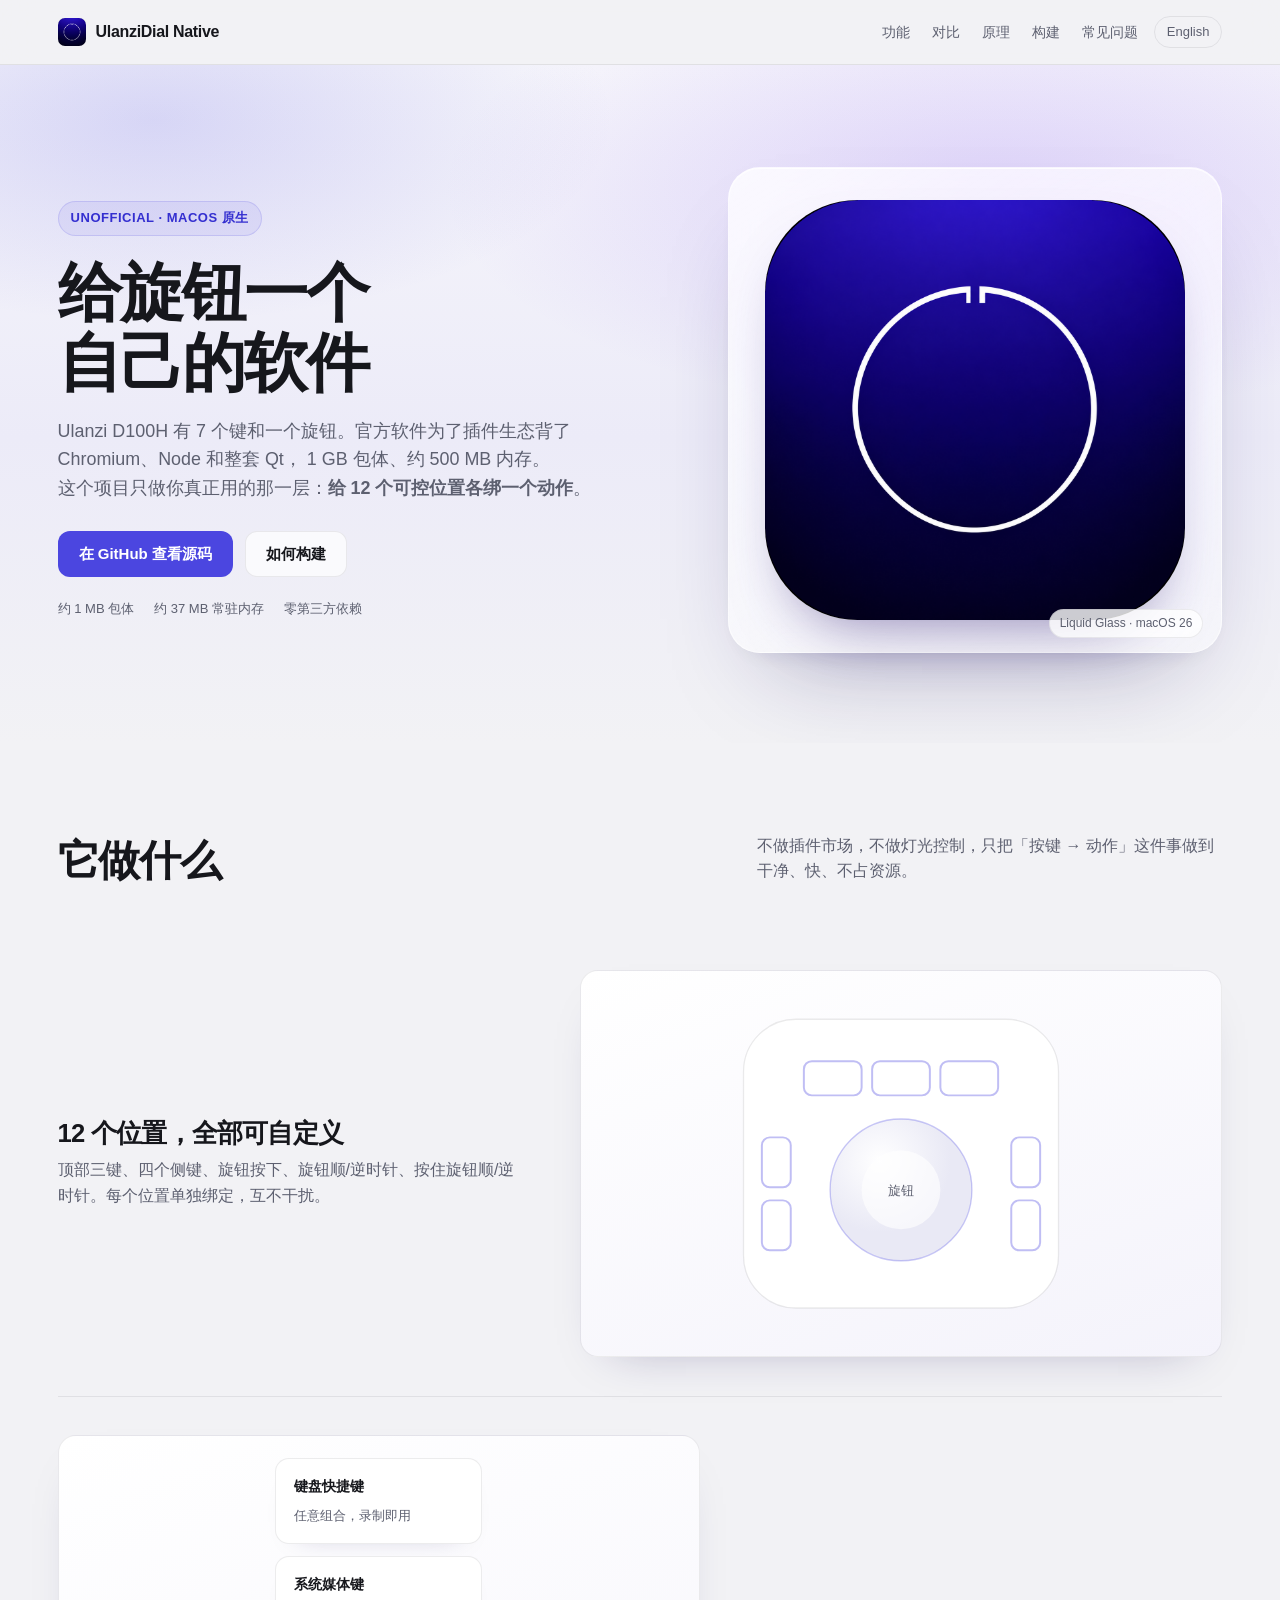
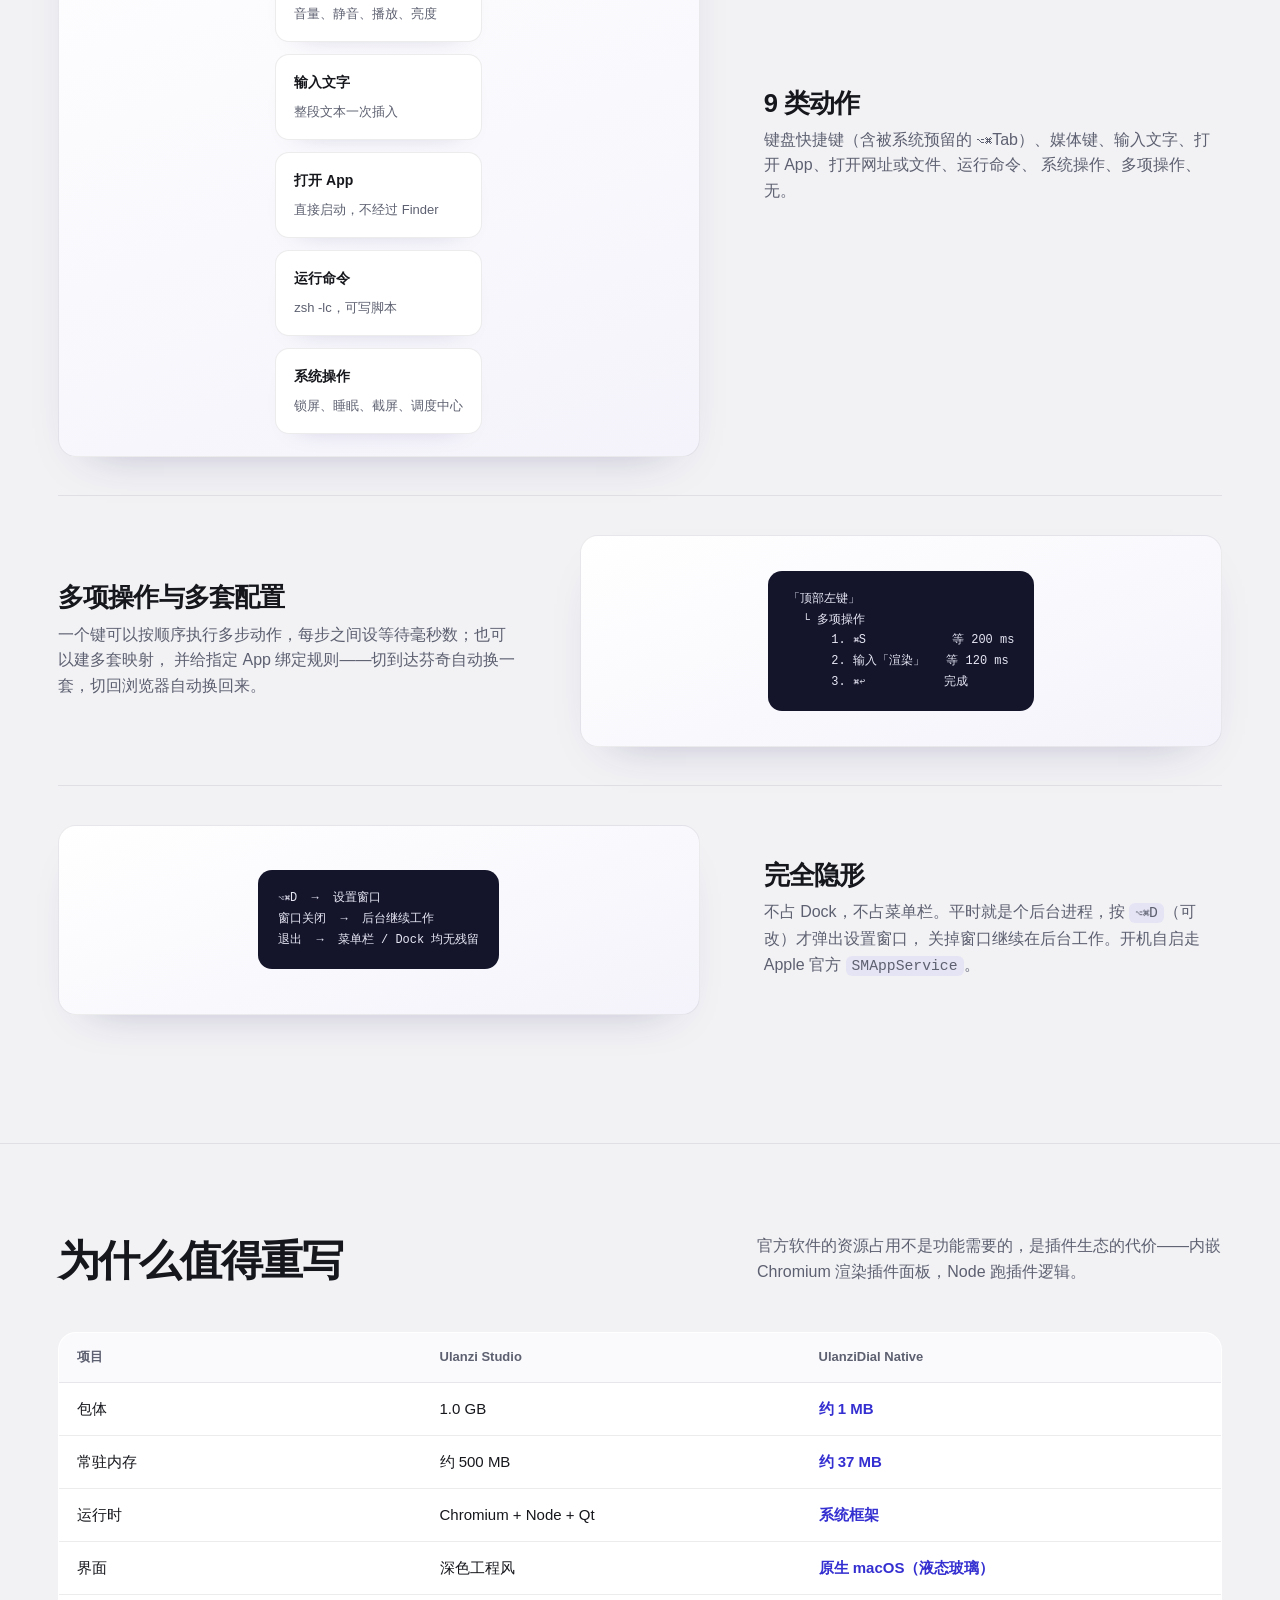
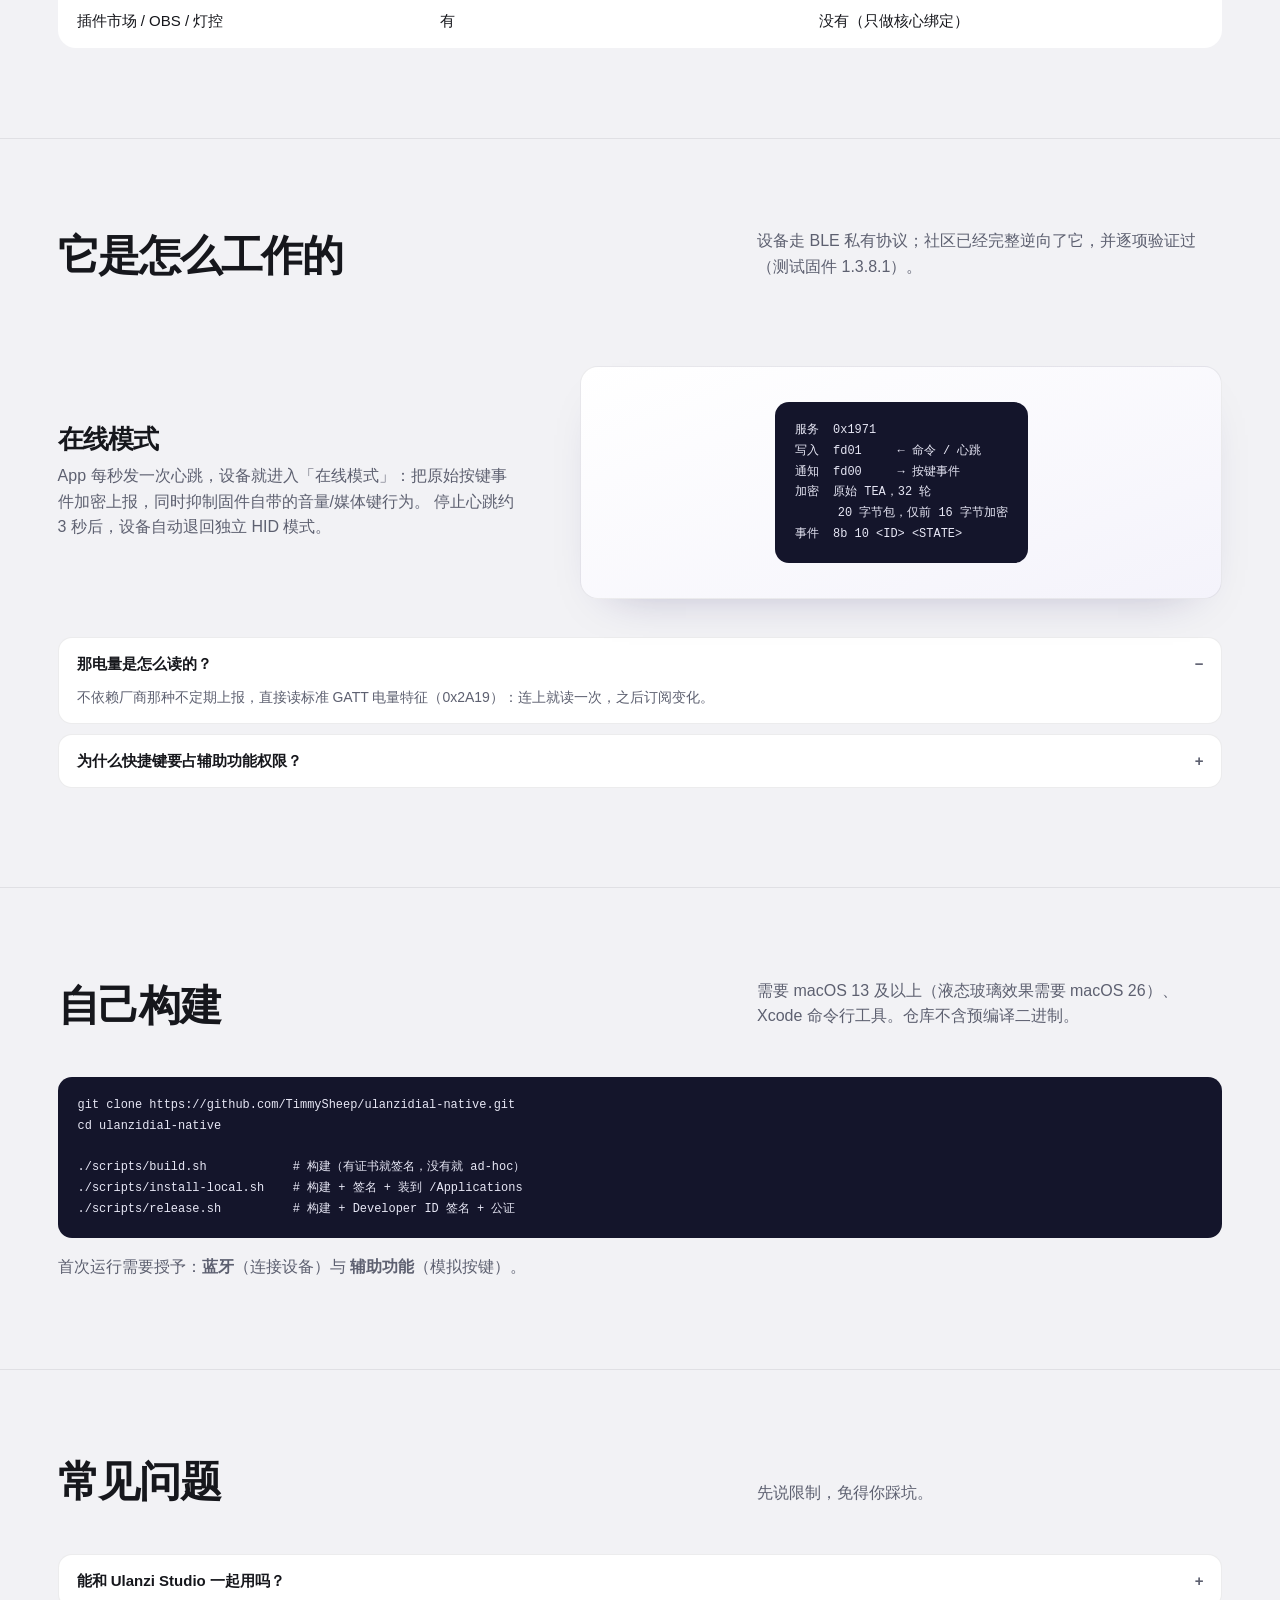
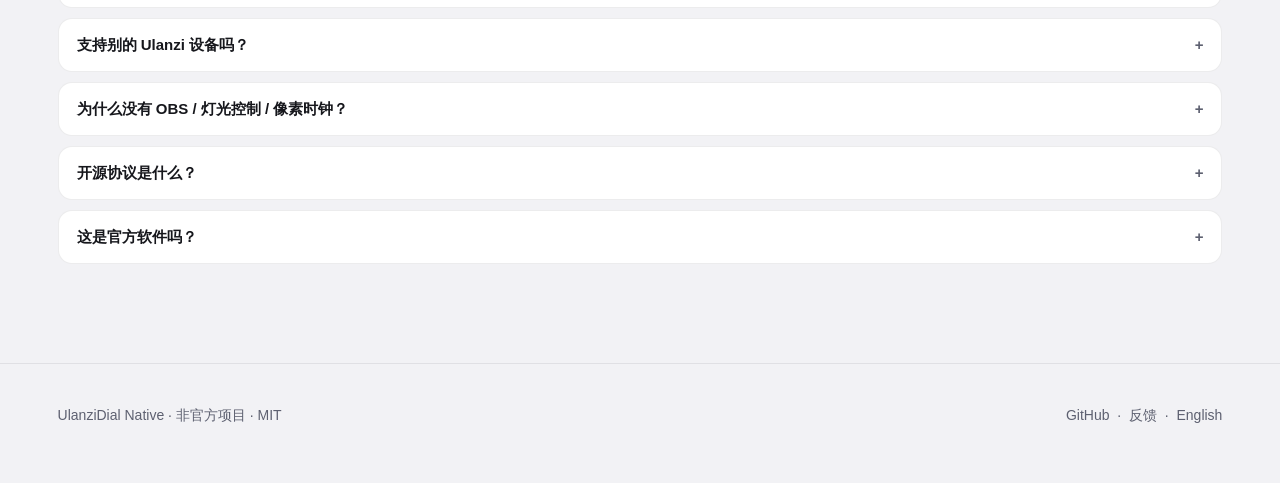
==== docs/index.html @ d04feaff "网页目录改为 docs/，便于 GitHub Pages 直接发布" ====
<!DOCTYPE html>
<html lang="zh-CN">
<head>
<meta charset="utf-8">
<meta name="viewport" content="width=device-width, initial-scale=1">
<title>UlanziDial Native — 给 Ulanzi D100H 的原生 macOS 客户端</title>
<meta name="description" content="Ulanzi D100H 旋钮控制器的轻量原生替代客户端：12 个可自定义槽位，1 MB 包体、37 MB 内存，不装 1 GB 的官方软件。">
<link rel="icon" href="assets/icon.png">
<link rel="stylesheet" href="assets/style.css">
</head>
<body>

<nav class="nav">
  <div class="wrap nav-inner">
    <a class="brand" href="./"><img src="assets/icon.png" alt=""> UlanziDial Native</a>
    <div class="nav-links">
      <a href="#features">功能</a>
      <a href="#compare">对比</a>
      <a href="#protocol">原理</a>
      <a href="#build">构建</a>
      <a href="#faq">常见问题</a>
    </div>
    <a class="lang" href="en/">English</a>
  </div>
</nav>

<header class="hero">
  <div class="wrap hero-grid">
    <div class="hero-copy">
      <span class="eyebrow">Unofficial · macOS 原生</span>
      <h1><span>给旋钮一个</span><span>自己的软件</span></h1>
      <p class="lead">
        Ulanzi D100H 有 7 个键和一个旋钮。官方软件为了插件生态背了 Chromium、Node 和整套 Qt，
        1 GB 包体、约 500 MB 内存。<br>
        这个项目只做你真正用的那一层：<strong>给 12 个可控位置各绑一个动作</strong>。
      </p>
      <div class="hero-actions">
        <a class="btn btn-primary" href="https://github.com/TimmySheep/ulanzidial-native" target="_blank" rel="noopener">在 GitHub 查看源码</a>
        <a class="btn btn-ghost" href="#build">如何构建</a>
      </div>
      <div class="hero-meta">
        <span>约 1 MB 包体</span>
        <span>约 37 MB 常驻内存</span>
        <span>零第三方依赖</span>
      </div>
    </div>
    <div class="icon-stage">
      <img src="assets/icon.png" alt="UlanziDial Native 图标">
      <span class="icon-badge">Liquid Glass · macOS 26</span>
    </div>
  </div>
</header>

<section class="section" id="features">
  <div class="wrap">
    <div class="section-head">
      <h2>它做什么</h2>
      <p>不做插件市场，不做灯光控制，只把「按键 → 动作」这件事做到干净、快、不占资源。</p>
    </div>

    <div class="feature">
      <div class="feature-copy">
        <h3>12 个位置，全部可自定义</h3>
        <p>顶部三键、四个侧键、旋钮按下、旋钮顺/逆时针、按住旋钮顺/逆时针。每个位置单独绑定，互不干扰。</p>
      </div>
      <div class="feature-art">
        <svg class="dial-svg" viewBox="0 0 320 260" role="img" aria-label="设备布局示意">
          <rect x="40" y="20" width="240" height="220" rx="40" fill="#fff" stroke="rgba(0,0,0,.08)"/>
          <rect class="key" x="86" y="52" width="44" height="26" rx="6"/>
          <rect class="key" x="138" y="52" width="44" height="26" rx="6"/>
          <rect class="key" x="190" y="52" width="44" height="26" rx="6"/>
          <rect class="key" x="54" y="110" width="22" height="38" rx="6"/>
          <rect class="key" x="54" y="158" width="22" height="38" rx="6"/>
          <rect class="key" x="244" y="110" width="22" height="38" rx="6"/>
          <rect class="key" x="244" y="158" width="22" height="38" rx="6"/>
          <defs>
            <radialGradient id="knobGrad" cx="35%" cy="30%">
              <stop offset="0" stop-color="#ffffff"/>
              <stop offset="1" stop-color="#e9e9f5"/>
            </radialGradient>
          </defs>
          <circle class="knob" cx="160" cy="150" r="54"/>
          <circle class="knob-inner" cx="160" cy="150" r="30"/>
          <text x="160" y="154" text-anchor="middle" font-size="10" fill="#5d6070">旋钮</text>
        </svg>
      </div>
    </div>

    <div class="feature flip">
      <div class="feature-copy">
        <h3>9 类动作</h3>
        <p>键盘快捷键（含被系统预留的 ⌥⌘Tab）、媒体键、输入文字、打开 App、打开网址或文件、运行命令、
           系统操作、多项操作、无。</p>
      </div>
      <div class="feature-art">
        <div class="actions-grid">
          <div class="action-card"><strong>键盘快捷键</strong><span>任意组合，录制即用</span></div>
          <div class="action-card"><strong>系统媒体键</strong><span>音量、静音、播放、亮度</span></div>
          <div class="action-card"><strong>输入文字</strong><span>整段文本一次插入</span></div>
          <div class="action-card"><strong>打开 App</strong><span>直接启动，不经过 Finder</span></div>
          <div class="action-card"><strong>运行命令</strong><span>zsh -lc，可写脚本</span></div>
          <div class="action-card"><strong>系统操作</strong><span>锁屏、睡眠、截屏、调度中心</span></div>
        </div>
      </div>
    </div>

    <div class="feature">
      <div class="feature-copy">
        <h3>多项操作与多套配置</h3>
        <p>一个键可以按顺序执行多步动作，每步之间设等待毫秒数；也可以建多套映射，
           并给指定 App 绑定规则——切到达芬奇自动换一套，切回浏览器自动换回来。</p>
      </div>
      <div class="feature-art">
        <pre><code>「顶部左键」
  └ 多项操作
      1. ⌘S            等 200 ms
      2. 输入「渲染」   等 120 ms
      3. ⌘↩           完成</code></pre>
      </div>
    </div>

    <div class="feature flip">
      <div class="feature-copy">
        <h3>完全隐形</h3>
        <p>不占 Dock，不占菜单栏。平时就是个后台进程，按 <code>⌥⌘D</code>（可改）才弹出设置窗口，
           关掉窗口继续在后台工作。开机自启走 Apple 官方 <code>SMAppService</code>。</p>
      </div>
      <div class="feature-art">
        <pre><code>⌥⌘D  →  设置窗口
窗口关闭  →  后台继续工作
退出  →  菜单栏 / Dock 均无残留</code></pre>
      </div>
    </div>
  </div>
</section>

<section class="section" id="compare">
  <div class="wrap">
    <div class="section-head">
      <h2>为什么值得重写</h2>
      <p>官方软件的资源占用不是功能需要的，是插件生态的代价——内嵌 Chromium 渲染插件面板，Node 跑插件逻辑。</p>
    </div>
    <table class="compare">
      <thead>
        <tr><th>项目</th><th>Ulanzi Studio</th><th>UlanziDial Native</th></tr>
      </thead>
      <tbody>
        <tr><td>包体</td><td>1.0 GB</td><td class="good">约 1 MB</td></tr>
        <tr><td>常驻内存</td><td>约 500 MB</td><td class="good">约 37 MB</td></tr>
        <tr><td>运行时</td><td>Chromium + Node + Qt</td><td class="good">系统框架</td></tr>
        <tr><td>界面</td><td>深色工程风</td><td class="good">原生 macOS（液态玻璃）</td></tr>
        <tr><td>插件市场 / OBS / 灯控</td><td>有</td><td>没有（只做核心绑定）</td></tr>
      </tbody>
    </table>
  </div>
</section>

<section class="section" id="protocol">
  <div class="wrap">
    <div class="section-head">
      <h2>它是怎么工作的</h2>
      <p>设备走 BLE 私有协议；社区已经完整逆向了它，并逐项验证过（测试固件 1.3.8.1）。</p>
    </div>
    <div class="feature">
      <div class="feature-copy">
        <h3>在线模式</h3>
        <p>App 每秒发一次心跳，设备就进入「在线模式」：把原始按键事件加密上报，同时抑制固件自带的音量/媒体键行为。
           停止心跳约 3 秒后，设备自动退回独立 HID 模式。</p>
      </div>
      <div class="feature-art">
        <pre><code>服务  0x1971
写入  fd01     ← 命令 / 心跳
通知  fd00     → 按键事件
加密  原始 TEA，32 轮
      20 字节包，仅前 16 字节加密
事件  8b 10 &lt;ID&gt; &lt;STATE&gt;</code></pre>
      </div>
    </div>
    <details open>
      <summary>那电量是怎么读的？</summary>
      <p>不依赖厂商那种不定期上报，直接读标准 GATT 电量特征（0x2A19）：连上就读一次，之后订阅变化。</p>
    </details>
    <details>
      <summary>为什么快捷键要占辅助功能权限？</summary>
      <p>模拟按键要通过 <code>CGEvent</code> 注入系统事件流；录制快捷键时还要用 <code>CGEventTap</code>
         抓取被系统预留的组合（例如 ⌥⌘Tab），这两个 API 都要求辅助功能授权。</p>
    </details>
  </div>
</section>

<section class="section" id="build">
  <div class="wrap">
    <div class="section-head">
      <h2>自己构建</h2>
      <p>需要 macOS 13 及以上（液态玻璃效果需要 macOS 26）、Xcode 命令行工具。仓库不含预编译二进制。</p>
    </div>
    <pre><code>git clone https://github.com/TimmySheep/ulanzidial-native.git
cd ulanzidial-native

./scripts/build.sh            # 构建（有证书就签名，没有就 ad-hoc）
./scripts/install-local.sh    # 构建 + 签名 + 装到 /Applications
./scripts/release.sh          # 构建 + Developer ID 签名 + 公证</code></pre>
    <p style="margin-top:16px;color:var(--muted)">
      首次运行需要授予：<strong>蓝牙</strong>（连接设备）与 <strong>辅助功能</strong>（模拟按键）。
    </p>
  </div>
</section>

<section class="section" id="faq">
  <div class="wrap">
    <div class="section-head">
      <h2>常见问题</h2>
      <p>先说限制，免得你踩坑。</p>
    </div>
    <details><summary>能和 Ulanzi Studio 一起用吗？</summary>
      <p>不能。两者会争抢同一个 BLE 设备，必须二选一。</p></details>
    <details><summary>支持别的 Ulanzi 设备吗？</summary>
      <p>只在 D100H、固件 1.3.8.1 上验证过。协议对其他型号可能不同，未做适配。</p></details>
    <details><summary>为什么没有 OBS / 灯光控制 / 像素时钟？</summary>
      <p>那些是官方插件的功能，需要各自单独实现（OBS 要走 WebSocket，灯控是另一套 BLE 协议）。本项目只做核心绑定。</p></details>
    <details><summary>开源协议是什么？</summary>
      <p>MIT。名称「Ulanzi」属于深圳优篮子科技，本项目仅在描述兼容硬件时使用。</p></details>
    <details><summary>这是官方软件吗？</summary>
      <p>不是。这是个人自用的非官方替代品，与 Ulanzi 无关，也不包含官方软件的任何资源。</p></details>
  </div>
</section>

<footer class="footer">
  <div class="wrap footer-inner">
    <span>UlanziDial Native · 非官方项目 · MIT</span>
    <span>
      <a href="https://github.com/TimmySheep/ulanzidial-native" target="_blank" rel="noopener">GitHub</a>
      &nbsp;·&nbsp;
      <a href="https://github.com/TimmySheep/ulanzidial-native/issues" target="_blank" rel="noopener">反馈</a>
      &nbsp;·&nbsp;
      <a href="en/">English</a>
    </span>
  </div>
</footer>

</body>
</html>
---- docs/assets/style.css ----
/* Ulanzi Dial Lite — site styles
   Layout follows the apps.timhuang.net language: sky gradient hero, glass panels,
   two-column feature rows. Palette derived from the app icon (indigo / violet). */

:root {
  --bg: #f2f2f5;
  --panel: #ffffff;
  --text: #16171c;
  --muted: #5d6070;
  --ink: #2b2c6b;
  --accent: #4b46e0;
  --accent-ink: #342fd0;
  --violet: #8b5cf6;
  --sky: #e8e7ff;
  --hairline: rgb(22 23 28 / .08);
  --radius: 18px;
  --wrap: 1240px;
  --gutter: clamp(20px, 4.5vw, 64px);
  --font-ui: -apple-system, BlinkMacSystemFont, "Helvetica Neue", "PingFang SC", "Segoe UI", sans-serif;
  --font-mono: ui-monospace, "SF Mono", Menlo, Consolas, monospace;
  --glass: rgb(255 255 255 / .62);
  --glass-line: rgb(255 255 255 / .55);
  --shadow-win: 0 48px 96px -48px rgb(30 20 90 / .38), 0 12px 32px -24px rgb(30 20 90 / .28);
  --shadow-soft: 0 20px 48px -32px rgb(30 20 90 / .35);
  --ease: cubic-bezier(.2, .7, .2, 1);
}

* { box-sizing: border-box; }

html { scroll-behavior: smooth; }

body {
  margin: 0;
  background: var(--bg);
  color: var(--text);
  font-family: var(--font-ui);
  font-size: 16px;
  line-height: 1.6;
  -webkit-font-smoothing: antialiased;
}

h1, h2, h3 { letter-spacing: -.03em; line-height: 1.1; margin: 0; }
p { margin: 0; }
a { color: var(--accent-ink); text-decoration: none; }
a:hover { text-decoration: underline; }

.wrap {
  width: min(100% - var(--gutter) * 2, var(--wrap));
  margin-inline: auto;
}

/* ---------- nav ---------- */

.nav {
  position: sticky;
  top: 0;
  z-index: 20;
  backdrop-filter: blur(20px) saturate(160%);
  -webkit-backdrop-filter: blur(20px) saturate(160%);
  background: rgb(242 242 245 / .82);
  border-bottom: 1px solid var(--hairline);
}

.nav-inner {
  display: flex;
  align-items: center;
  gap: 16px;
  height: 64px;
}

.brand {
  display: flex;
  align-items: center;
  gap: 10px;
  font-weight: 650;
  letter-spacing: -.02em;
  color: var(--text);
}
.brand:hover { text-decoration: none; }
.brand img { width: 28px; height: 28px; border-radius: 7px; }

.nav-links {
  display: flex;
  gap: 22px;
  margin-left: auto;
  font-size: 14px;
}
.nav-links a { color: var(--muted); }
.nav-links a:hover { color: var(--text); text-decoration: none; }

.lang {
  border: 1px solid var(--hairline);
  border-radius: 999px;
  padding: 5px 12px;
  font-size: 13px;
  color: var(--muted);
  background: transparent;
}
.lang:hover { color: var(--text); text-decoration: none; }

/* ---------- hero (two columns) ---------- */

.hero {
  position: relative;
  isolation: isolate;
  overflow: hidden;
  padding: clamp(56px, 8vw, 104px) 0 clamp(56px, 7vw, 96px);
}

.hero::before {
  content: "";
  position: absolute;
  inset: 0;
  z-index: -1;
  background:
    radial-gradient(ellipse 70% 55% at 78% 18%, rgb(139 92 246 / .22), transparent 62%),
    radial-gradient(ellipse 60% 50% at 12% 8%, rgb(75 70 224 / .18), transparent 60%),
    linear-gradient(180deg, #f7f7fb 0%, #ecebf8 55%, var(--bg) 100%);
}

.hero-grid {
  display: grid;
  grid-template-columns: minmax(0, 6fr) minmax(0, 5fr);
  gap: clamp(32px, 6vw, 88px);
  align-items: center;
}

.eyebrow {
  display: inline-flex;
  align-items: center;
  gap: 8px;
  font-size: 13px;
  font-weight: 600;
  letter-spacing: .04em;
  text-transform: uppercase;
  color: var(--accent-ink);
  background: rgb(75 70 224 / .08);
  border: 1px solid rgb(75 70 224 / .16);
  border-radius: 999px;
  padding: 6px 12px;
}

.hero h1 {
  font-size: clamp(38px, 5vw, 64px);
  margin: 22px 0 18px;
}
.hero h1 span { display: block; }

.lead {
  font-size: clamp(16px, 1.4vw, 19px);
  color: var(--muted);
  max-width: 34em;
}

.hero-actions {
  display: flex;
  flex-wrap: wrap;
  gap: 12px;
  margin-top: 28px;
}

.btn {
  display: inline-flex;
  align-items: center;
  gap: 8px;
  height: 46px;
  padding: 0 20px;
  border-radius: 12px;
  font-size: 15px;
  font-weight: 600;
  border: 1px solid transparent;
  transition: transform .2s var(--ease), background .2s var(--ease);
}
.btn:hover { text-decoration: none; transform: translateY(-1px); }

.btn-primary { background: var(--accent); color: #fff; }
.btn-primary:hover { background: var(--accent-ink); }

.btn-ghost {
  border-color: var(--hairline);
  color: var(--text);
  background: rgb(255 255 255 / .7);
}
.btn-ghost:hover { background: #fff; }

.hero-meta {
  display: flex;
  flex-wrap: wrap;
  gap: 14px 20px;
  margin-top: 22px;
  font-size: 13px;
  color: var(--muted);
}
.hero-meta span { display: inline-flex; align-items: center; gap: 6px; }

/* icon card */

.icon-stage {
  position: relative;
  display: grid;
  place-items: center;
  padding: clamp(18px, 3vw, 32px);
  border-radius: 32px;
  background: linear-gradient(150deg, rgb(255 255 255 / .8), rgb(255 255 255 / .35));
  border: 1px solid var(--glass-line);
  box-shadow: var(--shadow-win), inset 0 1px 0 rgb(255 255 255 / .8);
  backdrop-filter: blur(24px) saturate(150%);
  -webkit-backdrop-filter: blur(24px) saturate(150%);
}

.icon-stage img {
  width: 100%;
  max-width: 420px;
  height: auto;
  display: block;
  border-radius: 22%;
  box-shadow: 0 30px 60px -30px rgb(40 20 110 / .55);
}

.icon-badge {
  position: absolute;
  bottom: 14px;
  right: 18px;
  font-size: 12px;
  color: var(--muted);
  background: rgb(255 255 255 / .8);
  border: 1px solid var(--hairline);
  border-radius: 999px;
  padding: 4px 10px;
}

/* ---------- sections ---------- */

.section { padding: clamp(56px, 7vw, 96px) 0; }
.section + .section { border-top: 1px solid var(--hairline); }

.section-head {
  display: grid;
  grid-template-columns: minmax(0, 7fr) minmax(0, 5fr);
  gap: 48px;
  align-items: end;
  margin-bottom: 48px;
}
.section-head h2 { font-size: clamp(28px, 3.4vw, 42px); }
.section-head p { color: var(--muted); }

/* two-column feature rows */

.feature {
  display: grid;
  grid-template-columns: minmax(0, 5fr) minmax(0, 7fr);
  gap: clamp(24px, 5vw, 72px);
  align-items: center;
  padding: clamp(24px, 3vw, 40px) 0;
}
.feature + .feature { border-top: 1px solid var(--hairline); }
.feature.flip { grid-template-columns: minmax(0, 7fr) minmax(0, 5fr); }
.feature.flip .feature-copy { order: 2; }
.feature.flip .feature-art { order: 1; }

.feature h3 {
  font-size: clamp(20px, 2vw, 26px);
  margin-bottom: 10px;
}
.feature p { color: var(--muted); }

.feature-art {
  border-radius: var(--radius);
  background: linear-gradient(160deg, #fff, #f4f3fb);
  border: 1px solid var(--hairline);
  box-shadow: var(--shadow-soft);
  padding: 22px;
  min-height: 190px;
  display: grid;
  place-items: center;
}

/* dial diagram */

.dial-svg { width: 100%; max-width: 420px; height: auto; }
.dial-svg .key { fill: #fff; stroke: rgb(75 70 224 / .35); stroke-width: 1.5; }
.dial-svg .key-label { font: 600 11px var(--font-ui); fill: var(--ink); }
.dial-svg .knob { fill: url(#knobGrad); stroke: rgb(75 70 224 / .3); }
.dial-svg .knob-inner { fill: #fff; opacity: .65; }
.dial-svg .arrow { fill: var(--accent); }

/* action grid */

.actions-grid {
  display: grid;
  grid-template-columns: repeat(auto-fit, minmax(min(100%, 220px), 1fr));
  gap: 12px;
}
.action-card {
  background: var(--panel);
  border: 1px solid var(--hairline);
  border-radius: 14px;
  padding: 16px 18px;
  box-shadow: 0 12px 28px -24px rgb(30 20 90 / .35);
}
.action-card strong { display: block; font-size: 14px; margin-bottom: 4px; }
.action-card span { font-size: 13px; color: var(--muted); }

/* comparison table */

.compare {
  width: 100%;
  border-collapse: collapse;
  background: var(--panel);
  border: 1px solid var(--hairline);
  border-radius: var(--radius);
  overflow: hidden;
  font-size: 15px;
}
.compare th, .compare td {
  padding: 14px 18px;
  text-align: left;
  border-bottom: 1px solid var(--hairline);
}
.compare th {
  font-size: 13px;
  font-weight: 600;
  color: var(--muted);
  background: #fafafd;
}
.compare tr:last-child td { border-bottom: 0; }
.compare .good { color: var(--accent-ink); font-weight: 600; }

/* notes / faq */

details {
  border: 1px solid var(--hairline);
  border-radius: 14px;
  background: var(--panel);
  padding: 14px 18px;
  margin-bottom: 10px;
}
details summary {
  cursor: pointer;
  font-weight: 600;
  font-size: 15px;
  list-style: none;
}
details summary::-webkit-details-marker { display: none; }
details summary::after {
  content: "+";
  float: right;
  color: var(--muted);
}
details[open] summary::after { content: "−"; }
details p { margin-top: 10px; color: var(--muted); font-size: 14px; }

code {
  font-family: var(--font-mono);
  font-size: .92em;
  background: rgb(75 70 224 / .08);
  border-radius: 6px;
  padding: 2px 6px;
}

pre {
  background: #14152b;
  color: #e7e7f5;
  border-radius: 14px;
  padding: 18px 20px;
  overflow-x: auto;
  font-family: var(--font-mono);
  font-size: 13px;
  line-height: 1.6;
}
pre code { background: none; padding: 0; color: inherit; }

/* footer */

.footer {
  padding: 40px 0 56px;
  border-top: 1px solid var(--hairline);
  color: var(--muted);
  font-size: 14px;
}
.footer-inner {
  display: flex;
  flex-wrap: wrap;
  gap: 16px;
  align-items: center;
  justify-content: space-between;
}
.footer a { color: var(--muted); }
.footer a:hover { color: var(--text); }

/* motion */

@media (prefers-reduced-motion: no-preference) {
  .reveal { animation: rise .7s var(--ease) both; }
  @keyframes rise {
    from { opacity: 0; transform: translateY(14px); }
    to { opacity: 1; transform: none; }
  }
}

@media (prefers-reduced-motion: reduce) {
  * { animation: none !important; transition: none !important; scroll-behavior: auto; }
}

/* responsive */

@media (max-width: 900px) {
  .hero-grid,
  .section-head,
  .feature,
  .feature.flip { grid-template-columns: minmax(0, 1fr); }
  .feature.flip .feature-copy,
  .feature.flip .feature-art { order: initial; }
  .nav-links { display: none; }
  .icon-stage { order: -1; }
  .hero-grid { gap: 28px; }
}
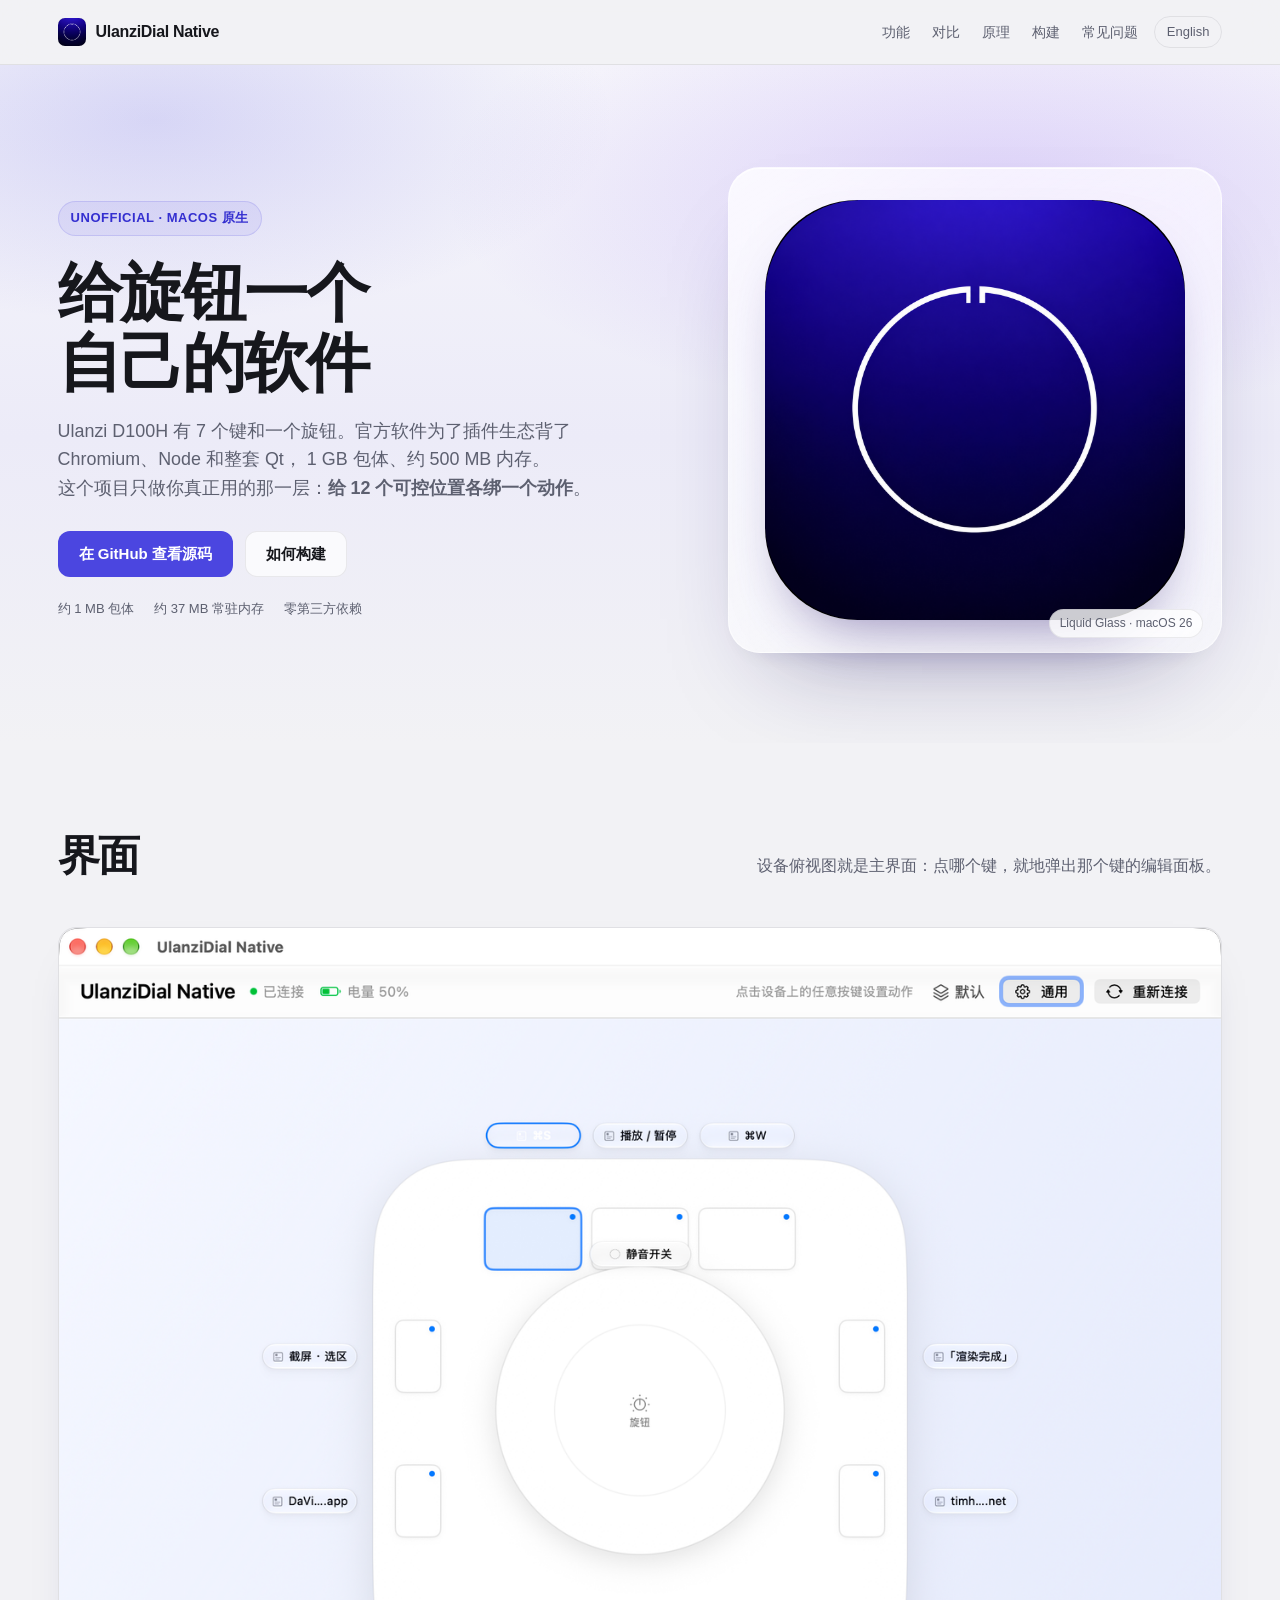
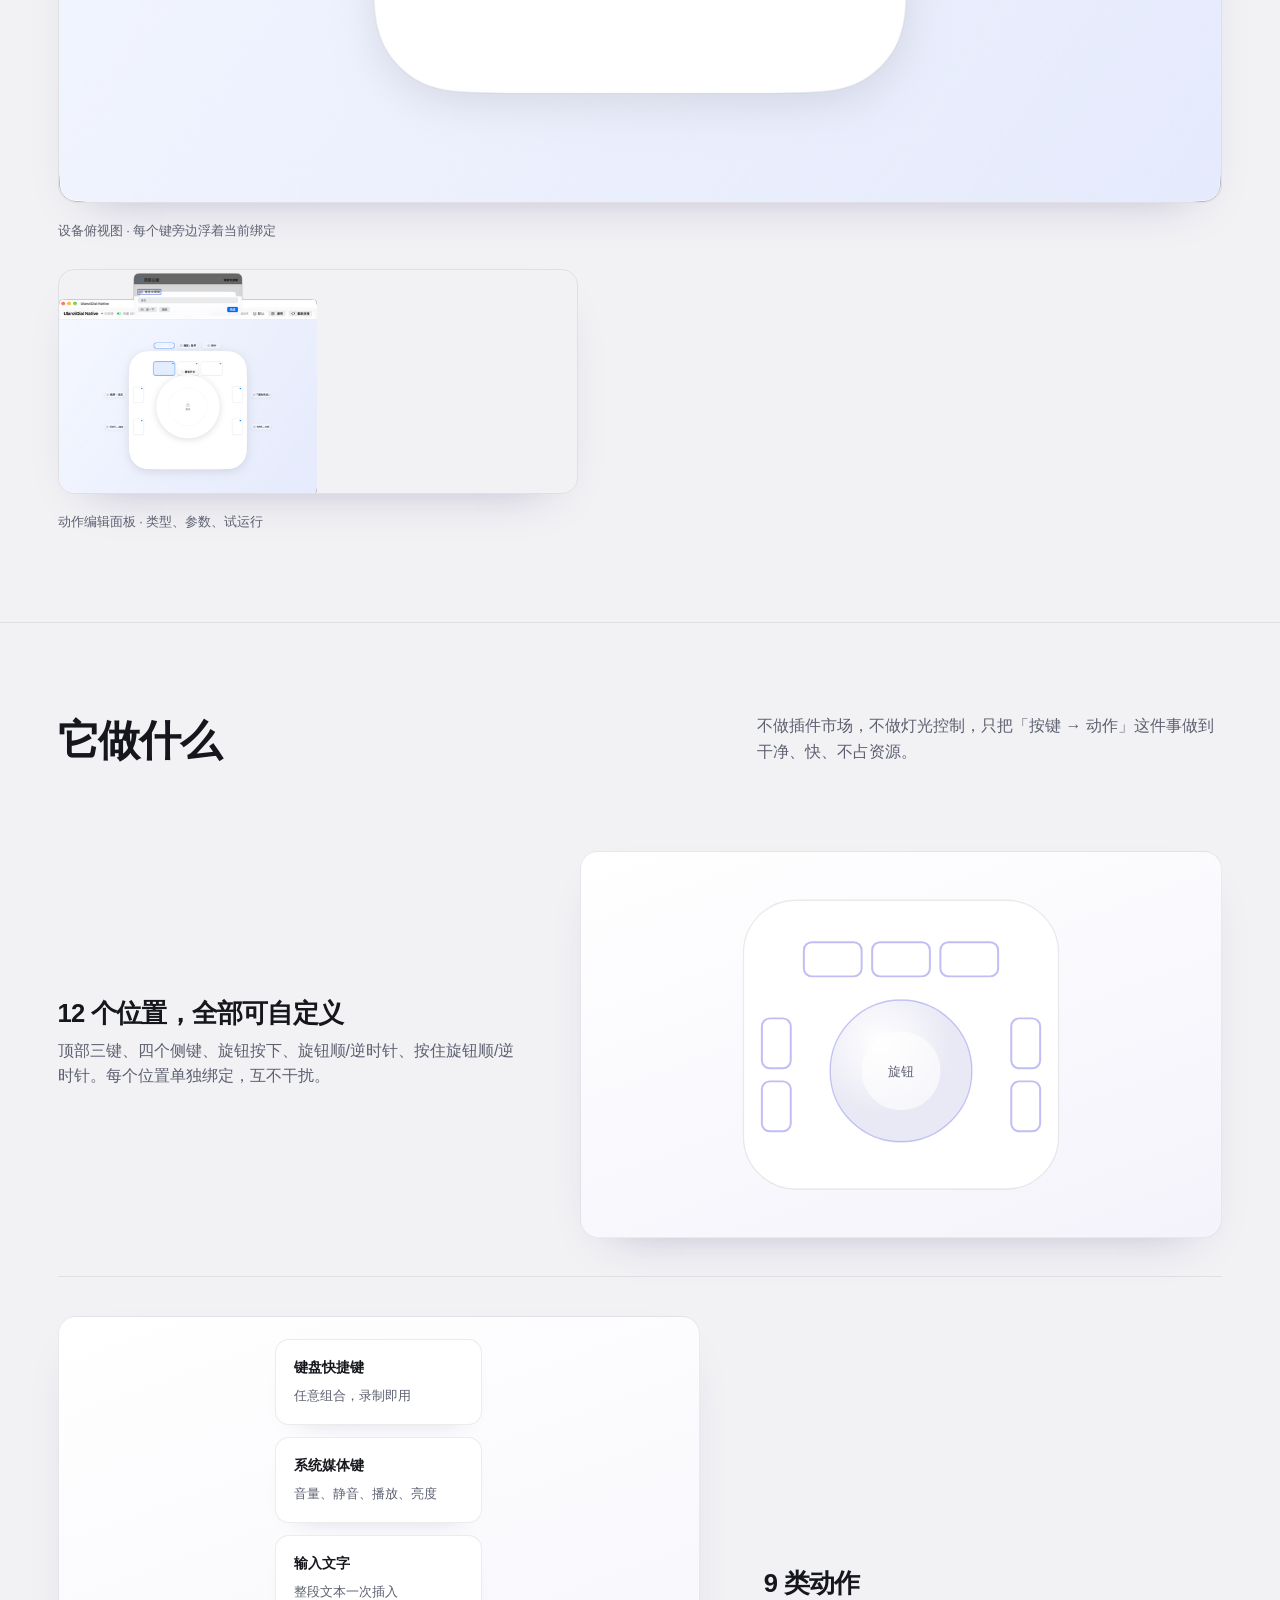
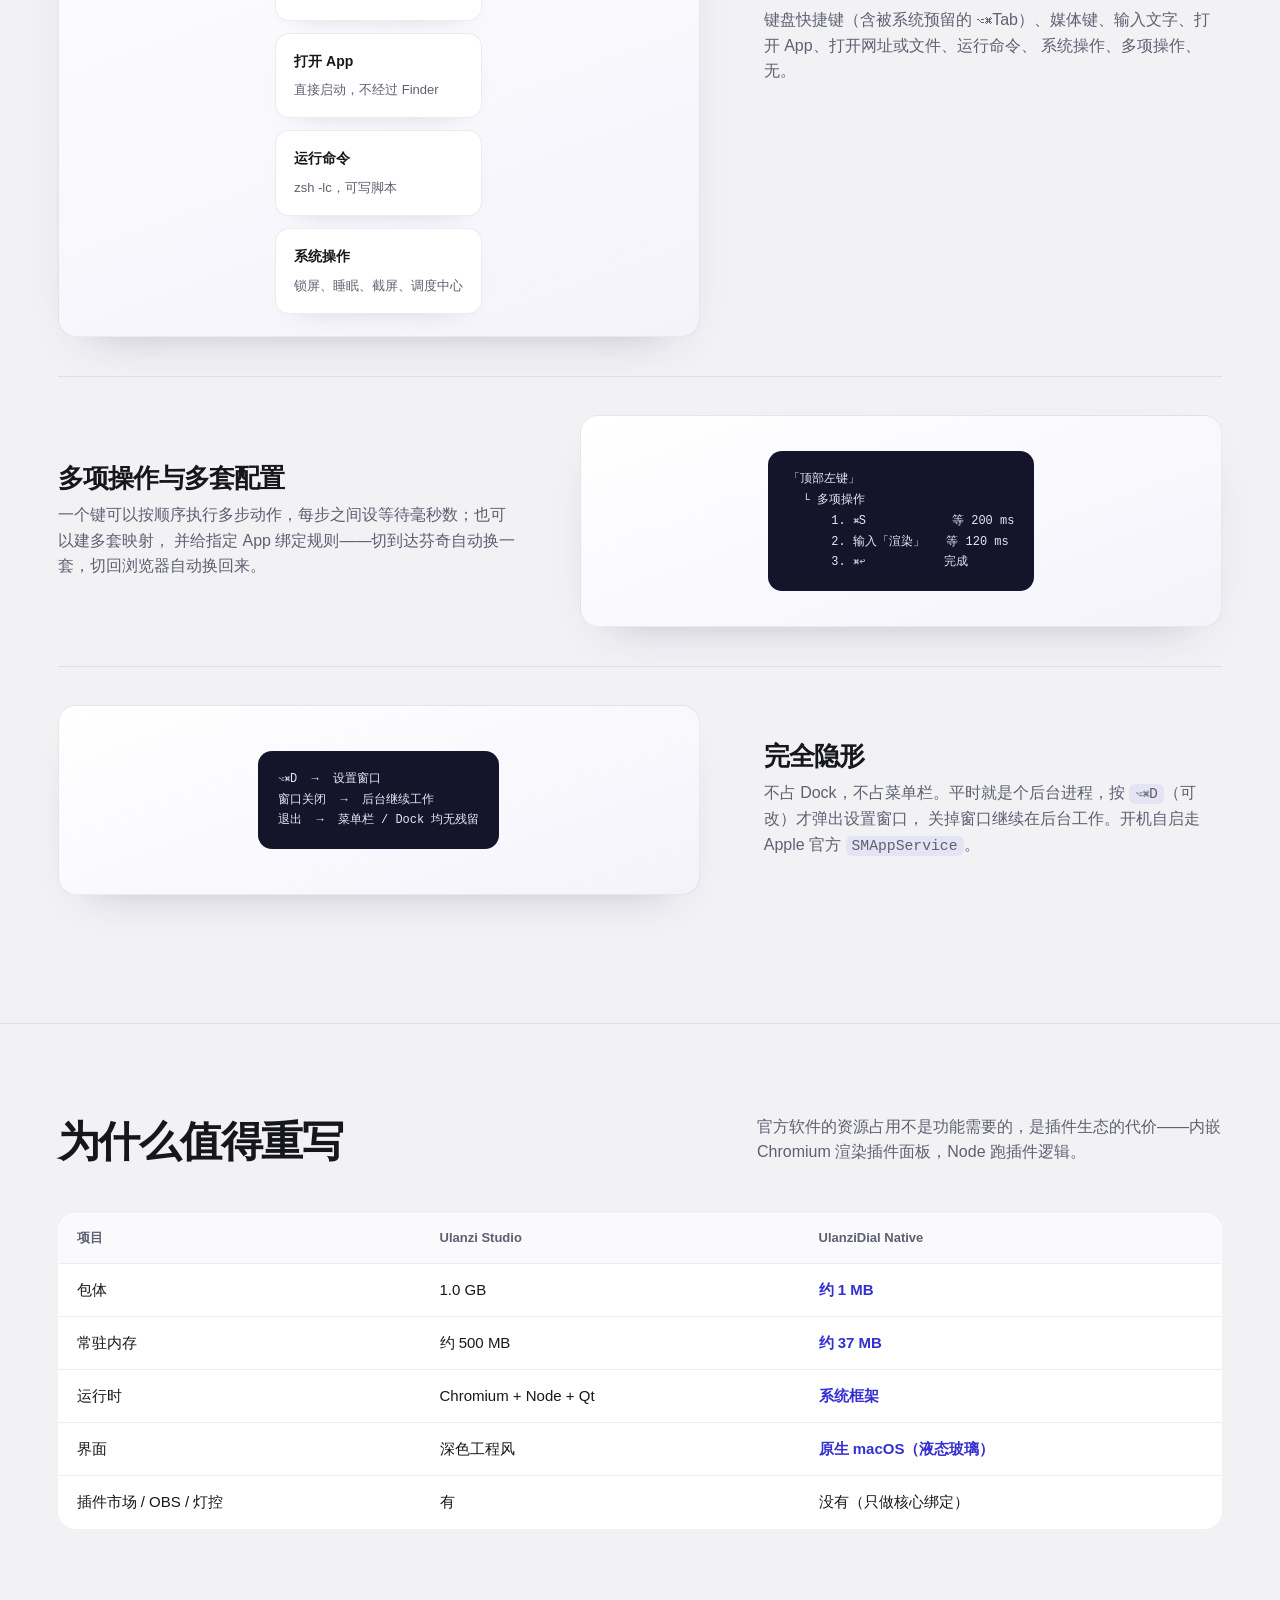
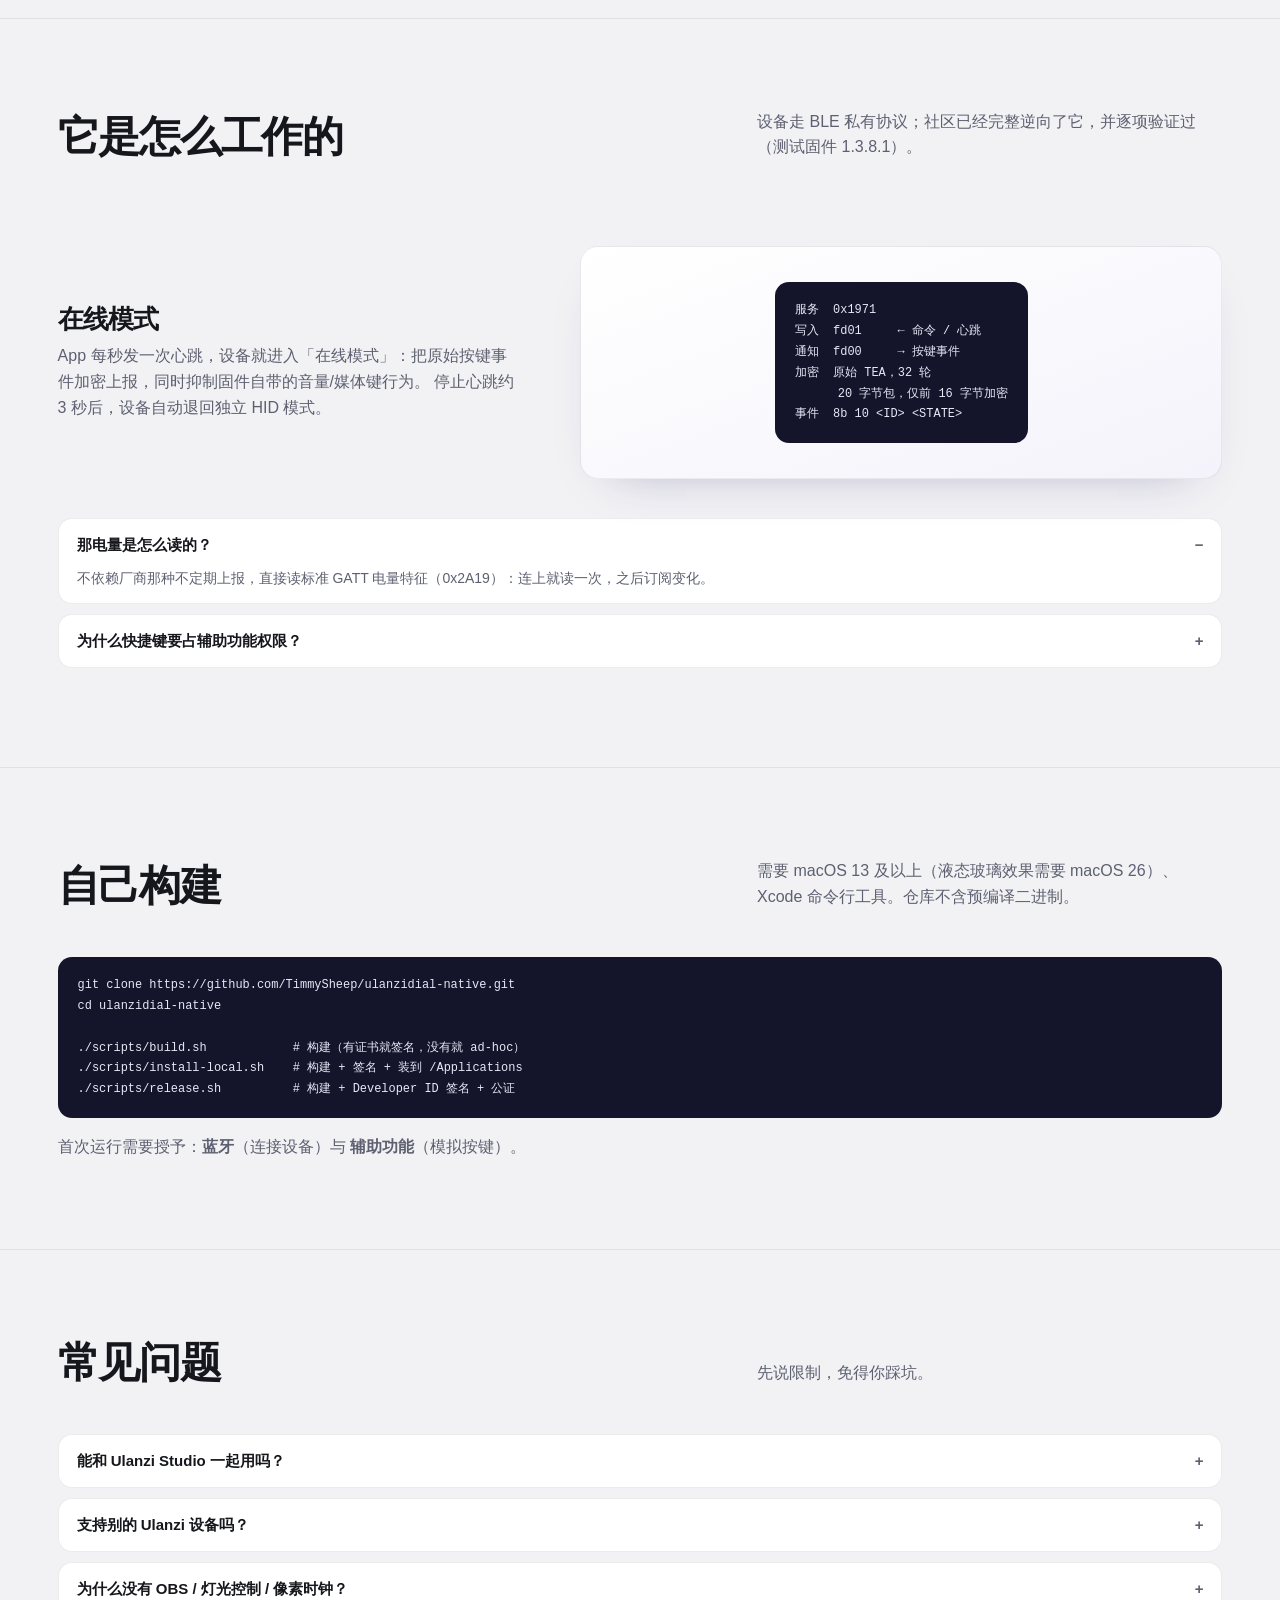
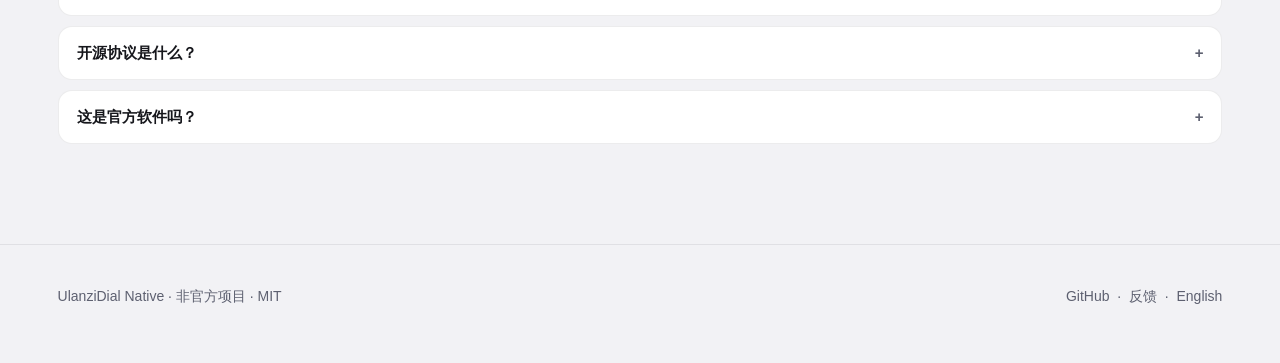
==== commit 07231822: "新增检查更新（读取 timhuang.net 版本清单）、设备设置（触感/休眠）、真实截图与更新日志页" ====
--- a/docs/index.html
+++ b/docs/index.html
@@ -50,6 +50,25 @@
     </div>
   </div>
 </header>
+
+<section class="section" id="shots">
+  <div class="wrap">
+    <div class="section-head">
+      <h2>界面</h2>
+      <p>设备俯视图就是主界面：点哪个键，就地弹出那个键的编辑面板。</p>
+    </div>
+    <figure style="margin:0">
+      <img src="assets/shot-main.png" alt="主界面：设备俯视图与按键绑定标签"
+           style="width:100%;border-radius:18px;border:1px solid var(--hairline);box-shadow:var(--shadow-soft)">
+      <figcaption style="margin-top:10px;font-size:13px;color:var(--muted)">设备俯视图 · 每个键旁边浮着当前绑定</figcaption>
+    </figure>
+    <figure style="margin:28px 0 0">
+      <img src="assets/shot-editor.png" alt="按键动作编辑面板"
+           style="max-width:520px;width:100%;border-radius:16px;border:1px solid var(--hairline);box-shadow:var(--shadow-soft)">
+      <figcaption style="margin-top:10px;font-size:13px;color:var(--muted)">动作编辑面板 · 类型、参数、试运行</figcaption>
+    </figure>
+  </div>
+</section>
 
 <section class="section" id="features">
   <div class="wrap">
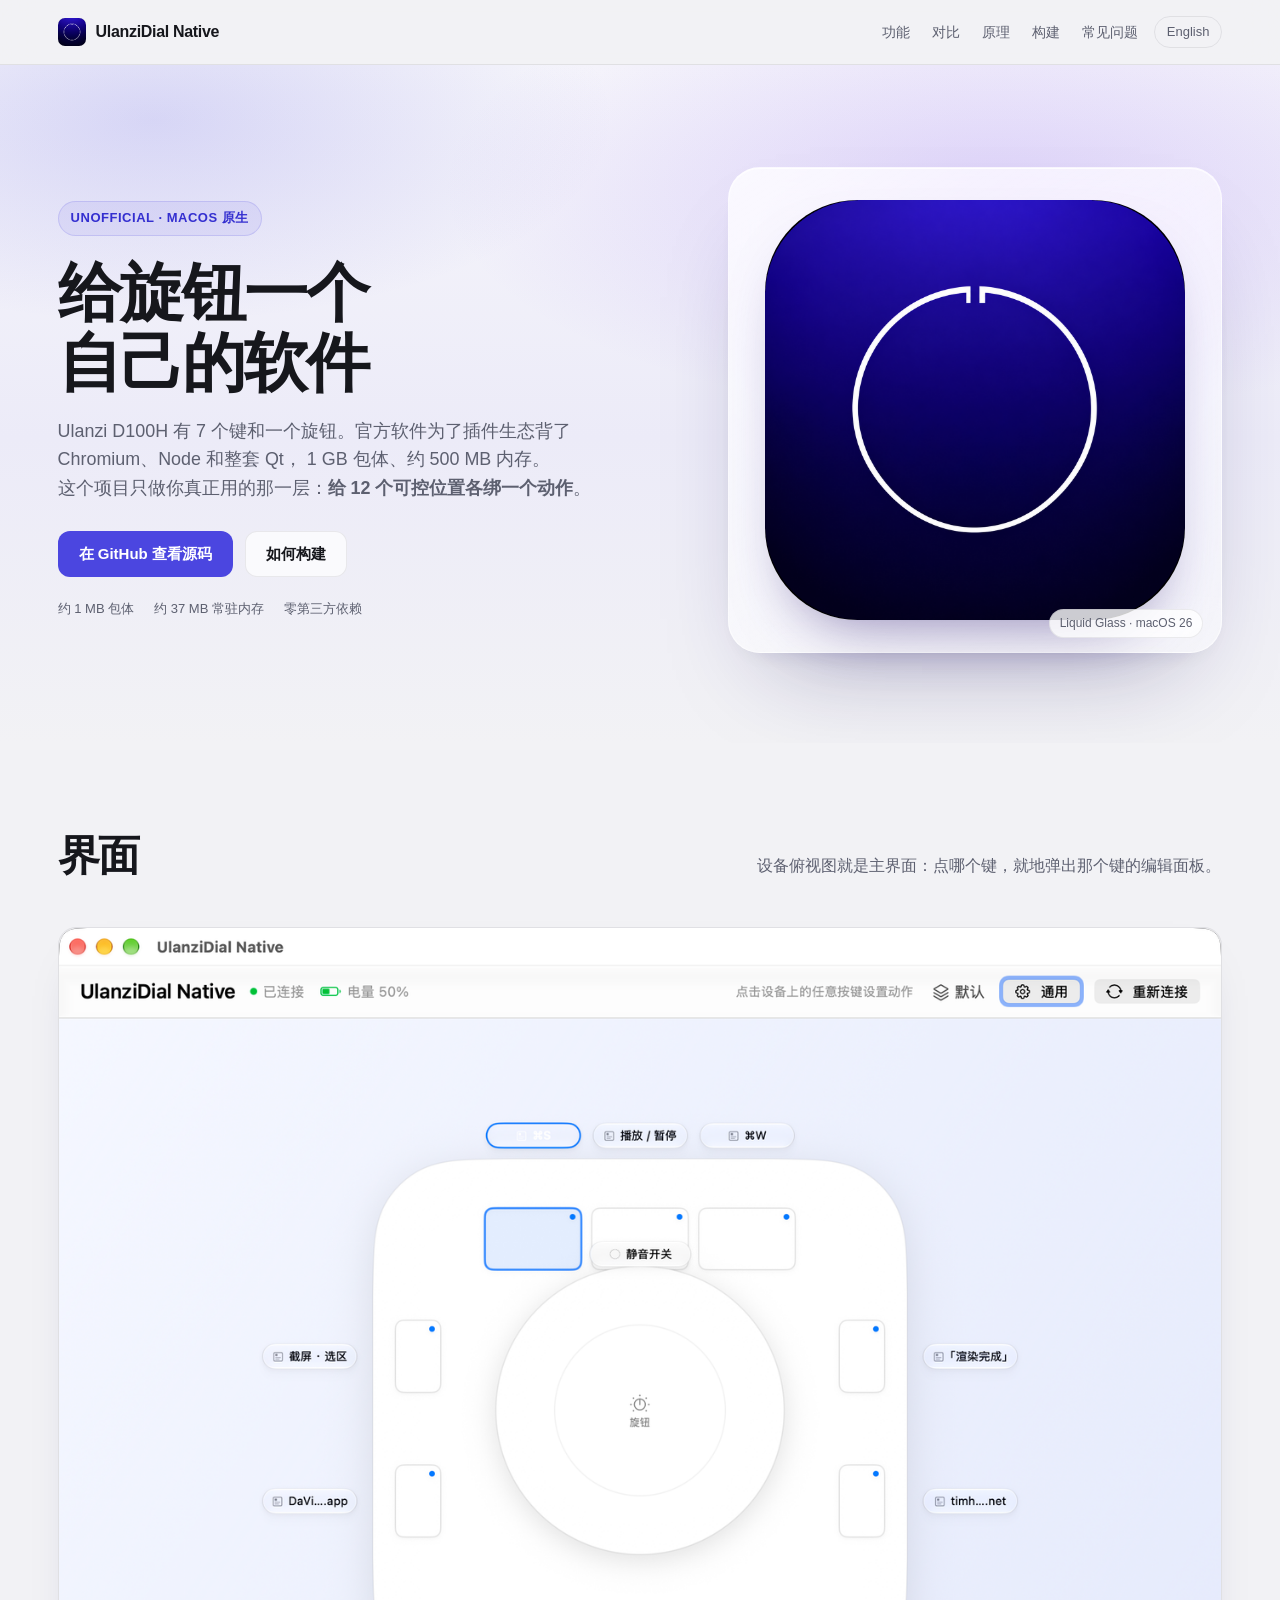
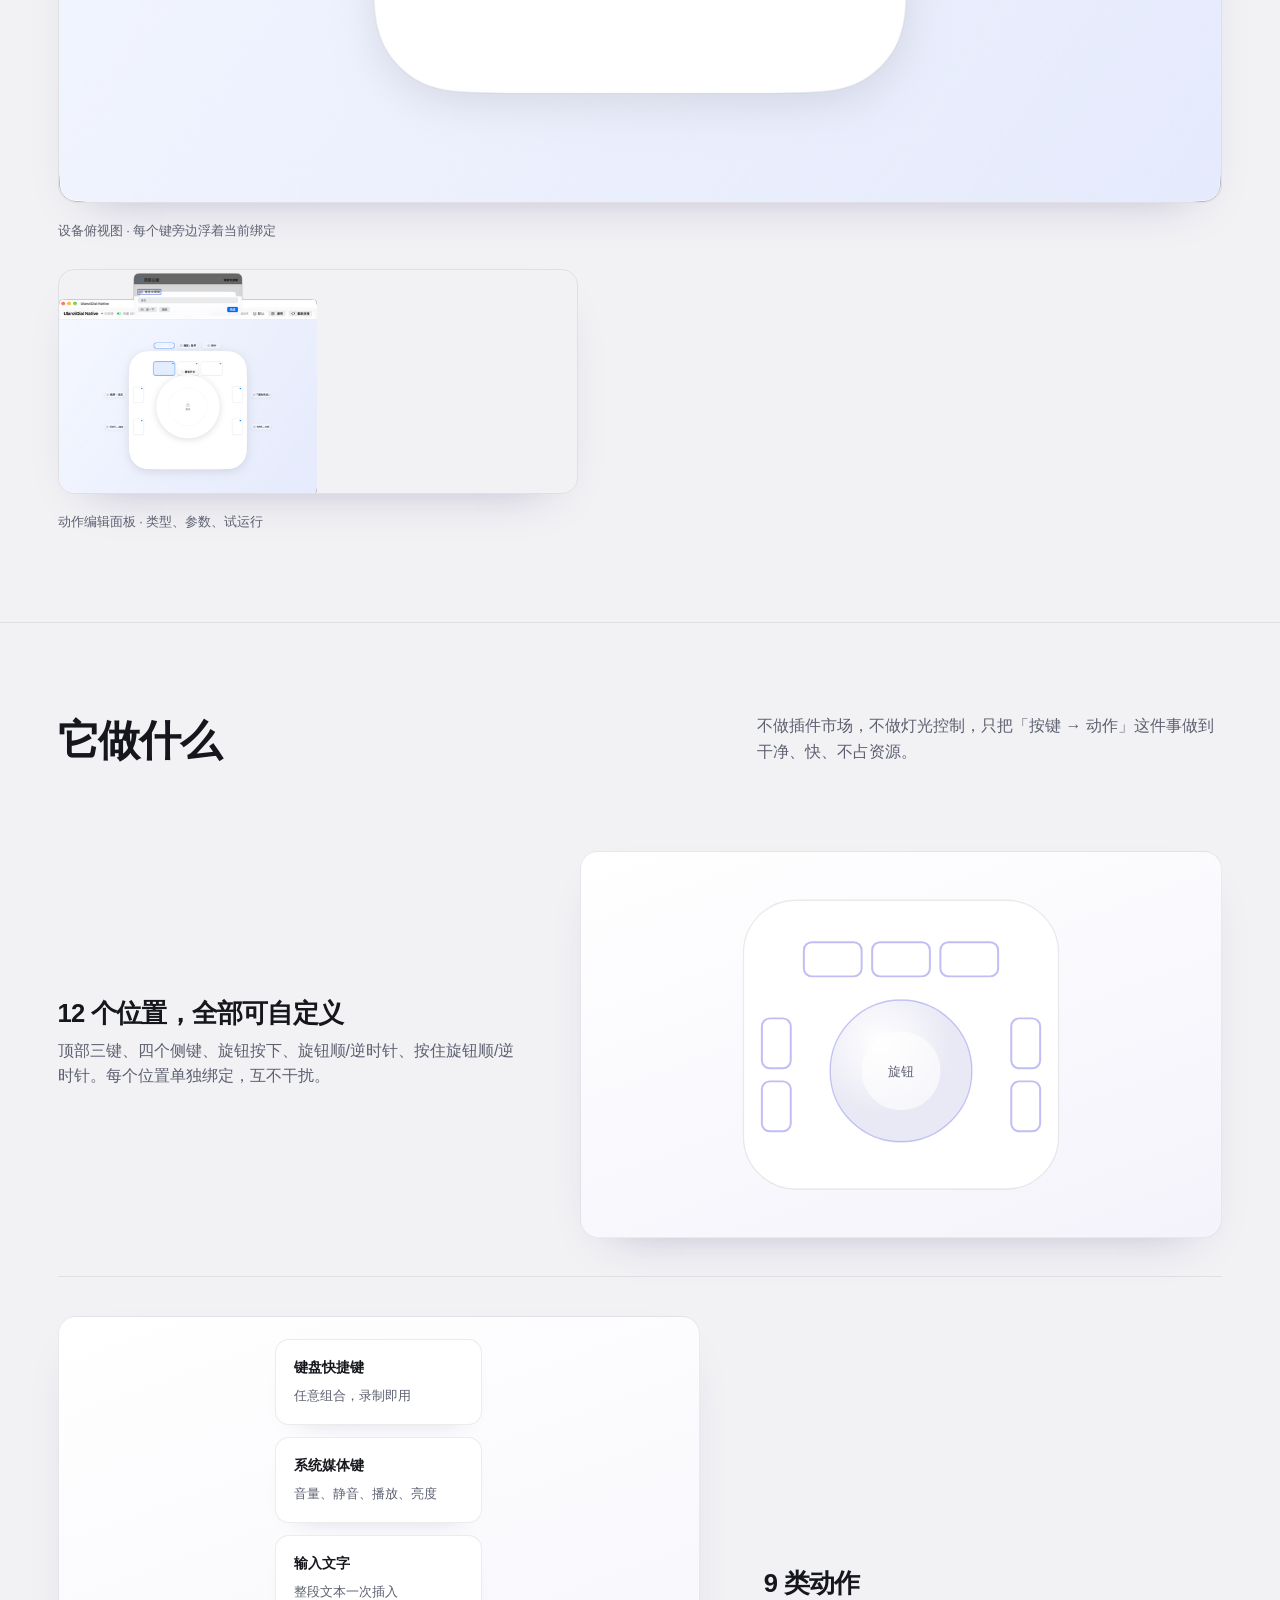
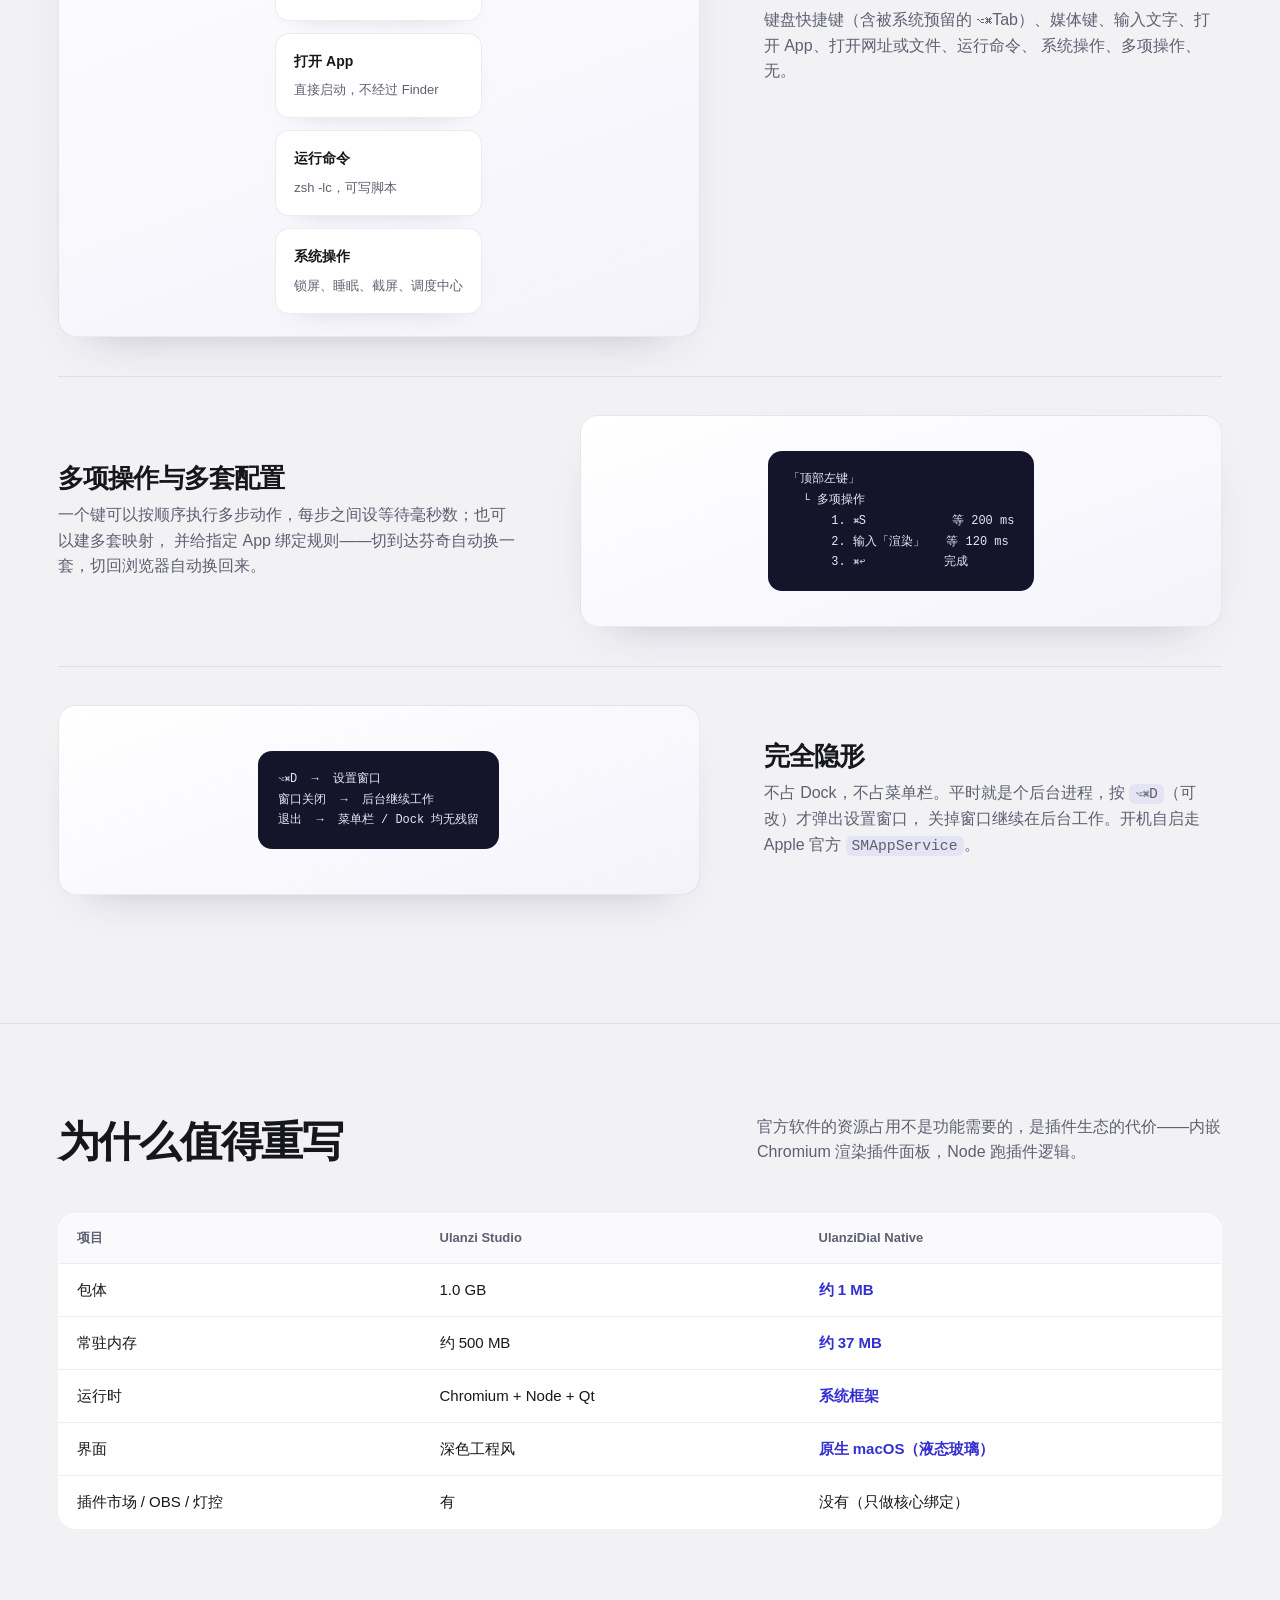
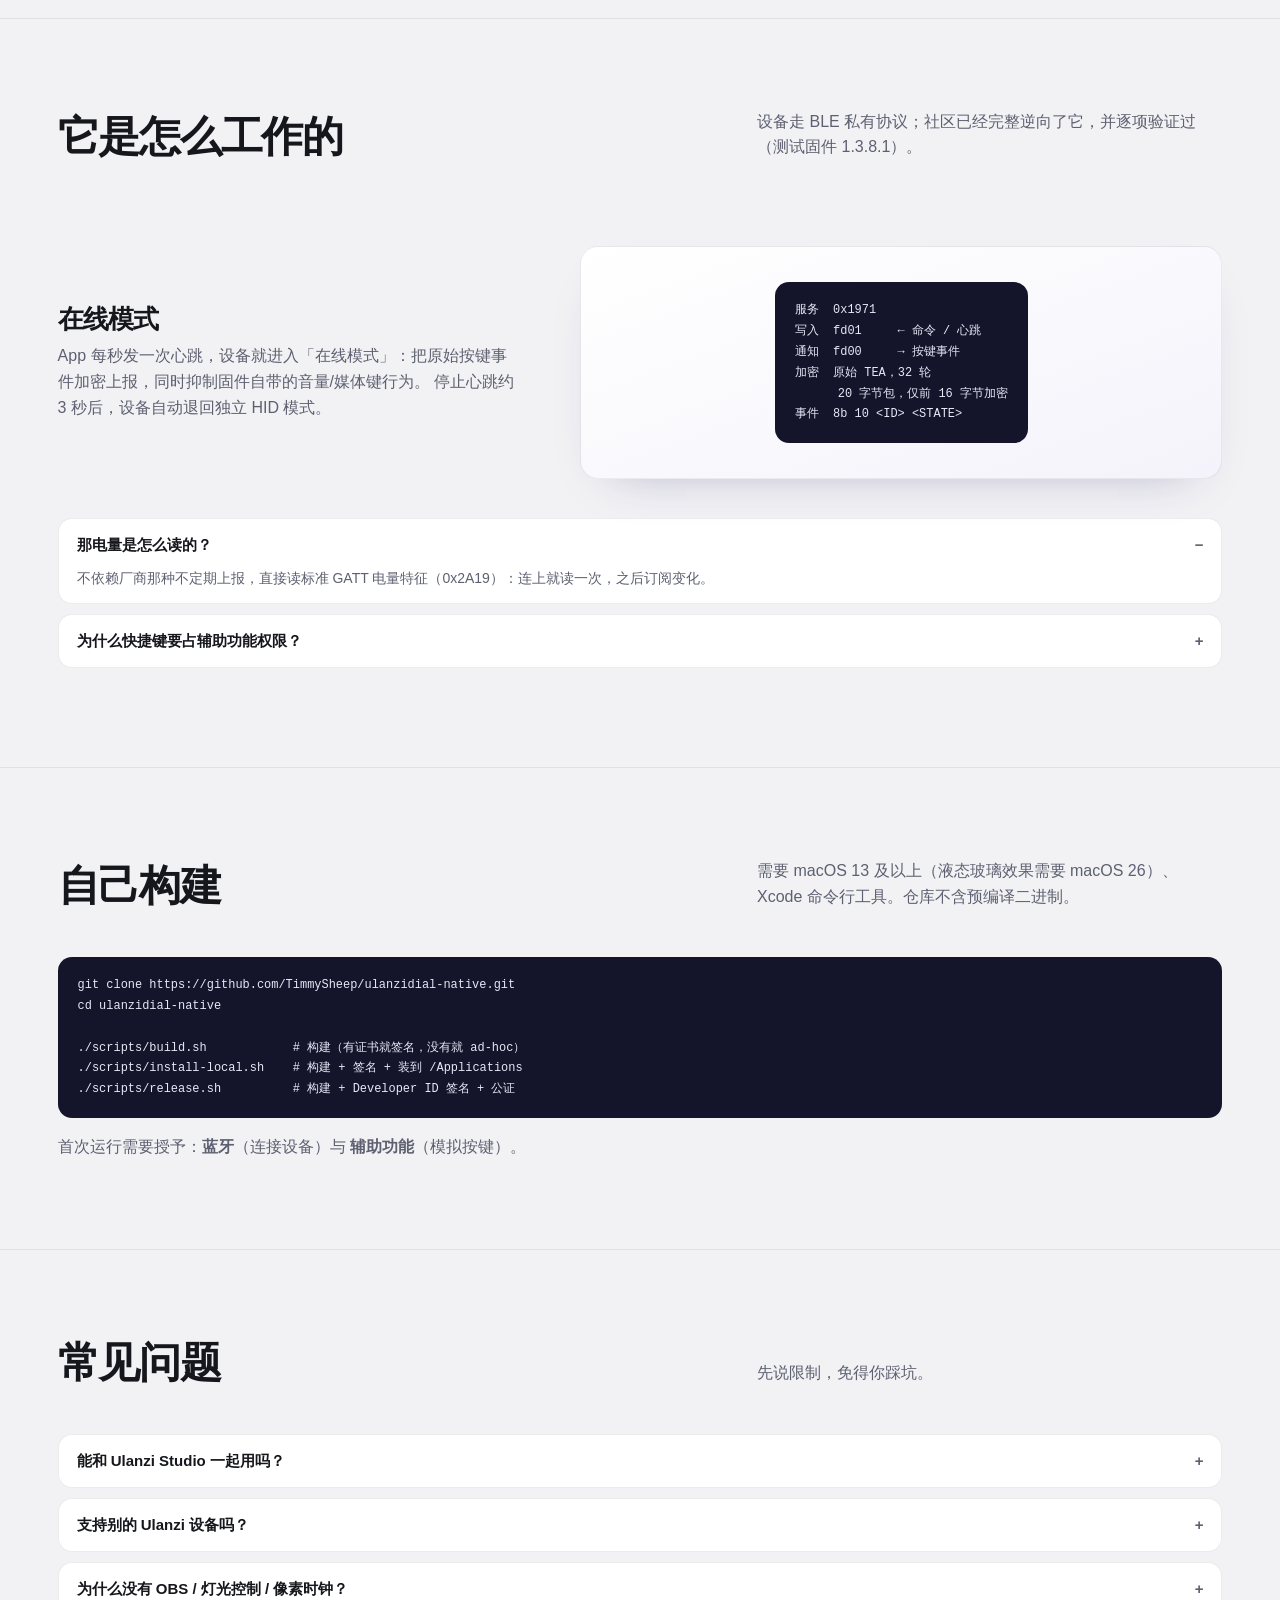
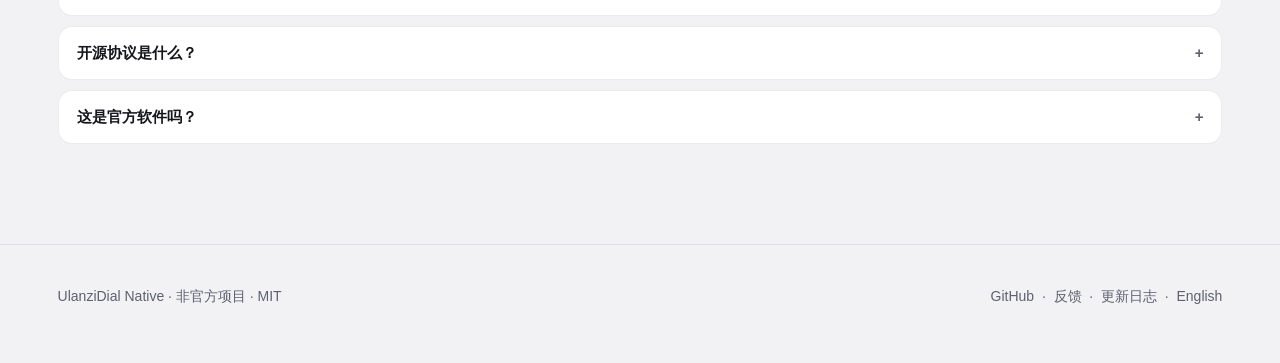
==== commit 214e7b8e: "网页页脚加入更新日志链接" ====
--- a/docs/index.html
+++ b/docs/index.html
@@ -252,6 +252,8 @@
       &nbsp;·&nbsp;
       <a href="https://github.com/TimmySheep/ulanzidial-native/issues" target="_blank" rel="noopener">反馈</a>
       &nbsp;·&nbsp;
+      <a href="https://timhuang.net/ulanzidial-native/">更新日志</a>
+      &nbsp;·&nbsp;
       <a href="en/">English</a>
     </span>
   </div>
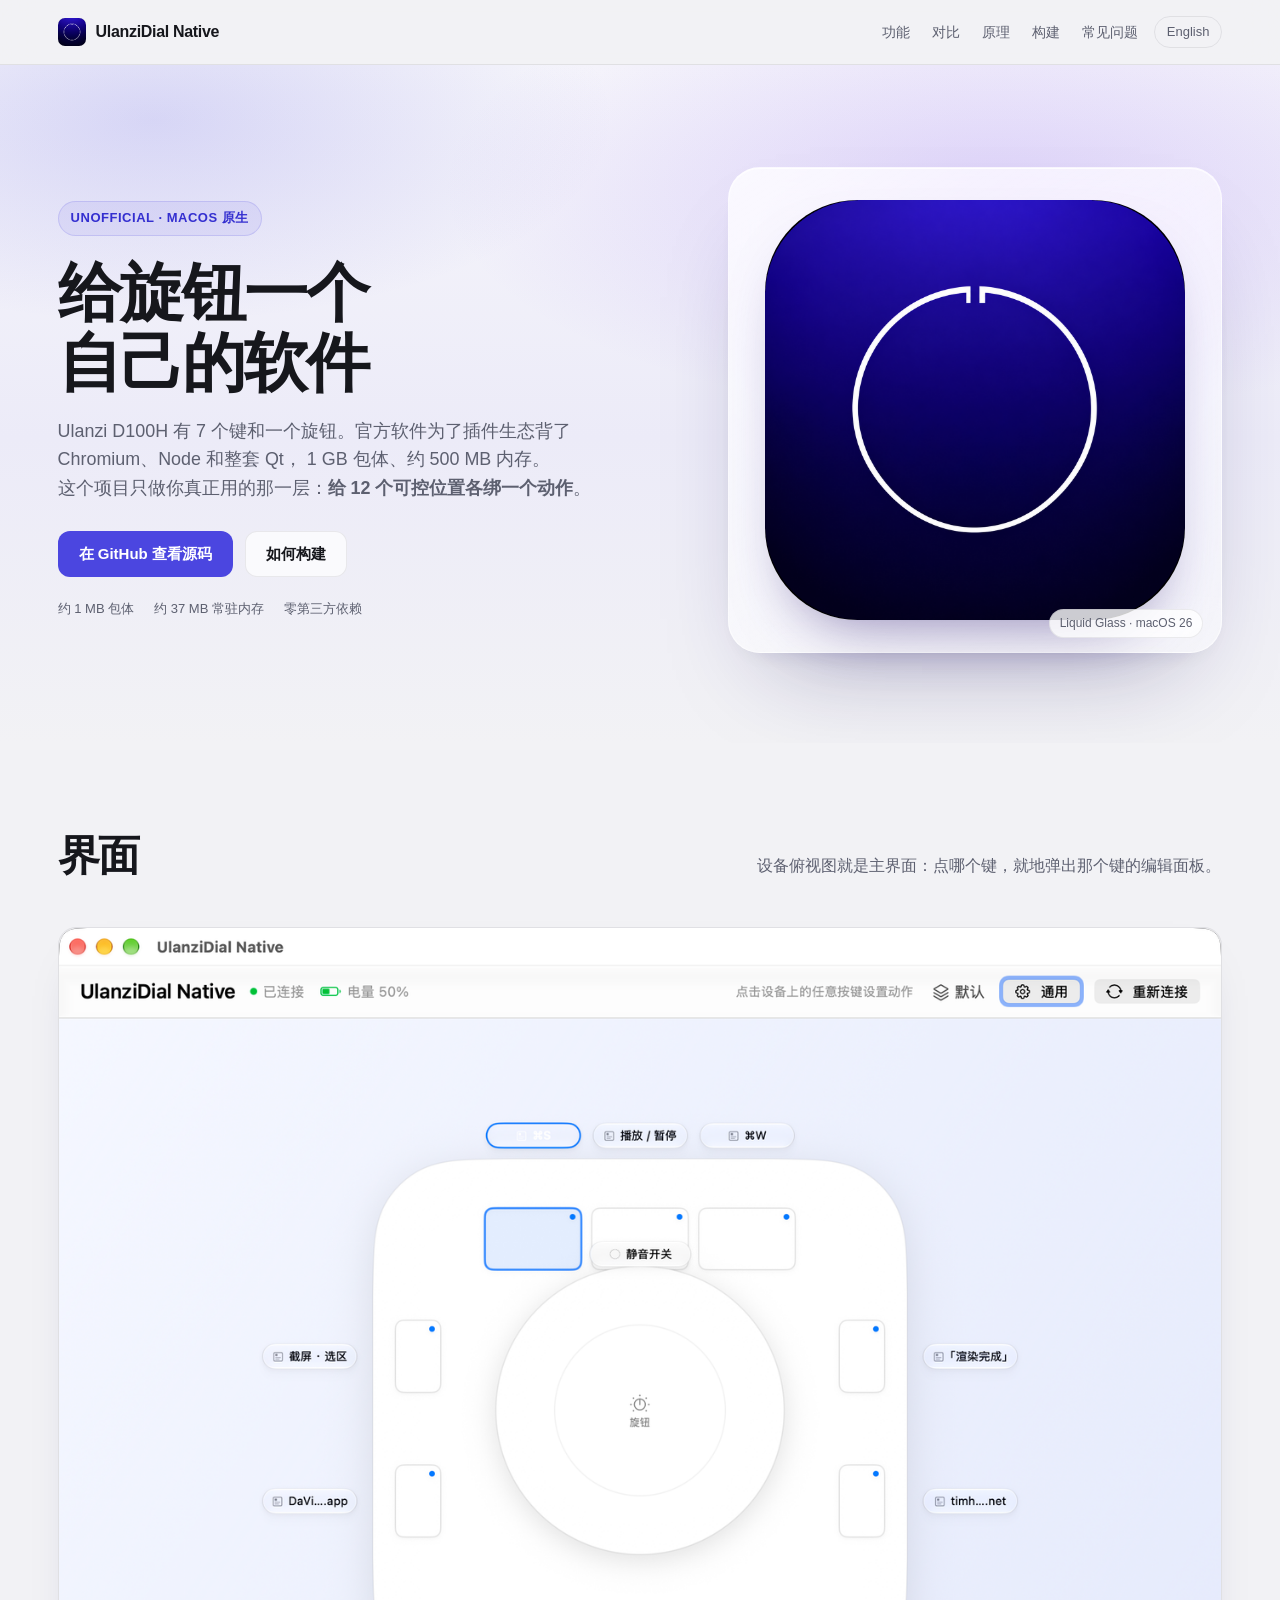
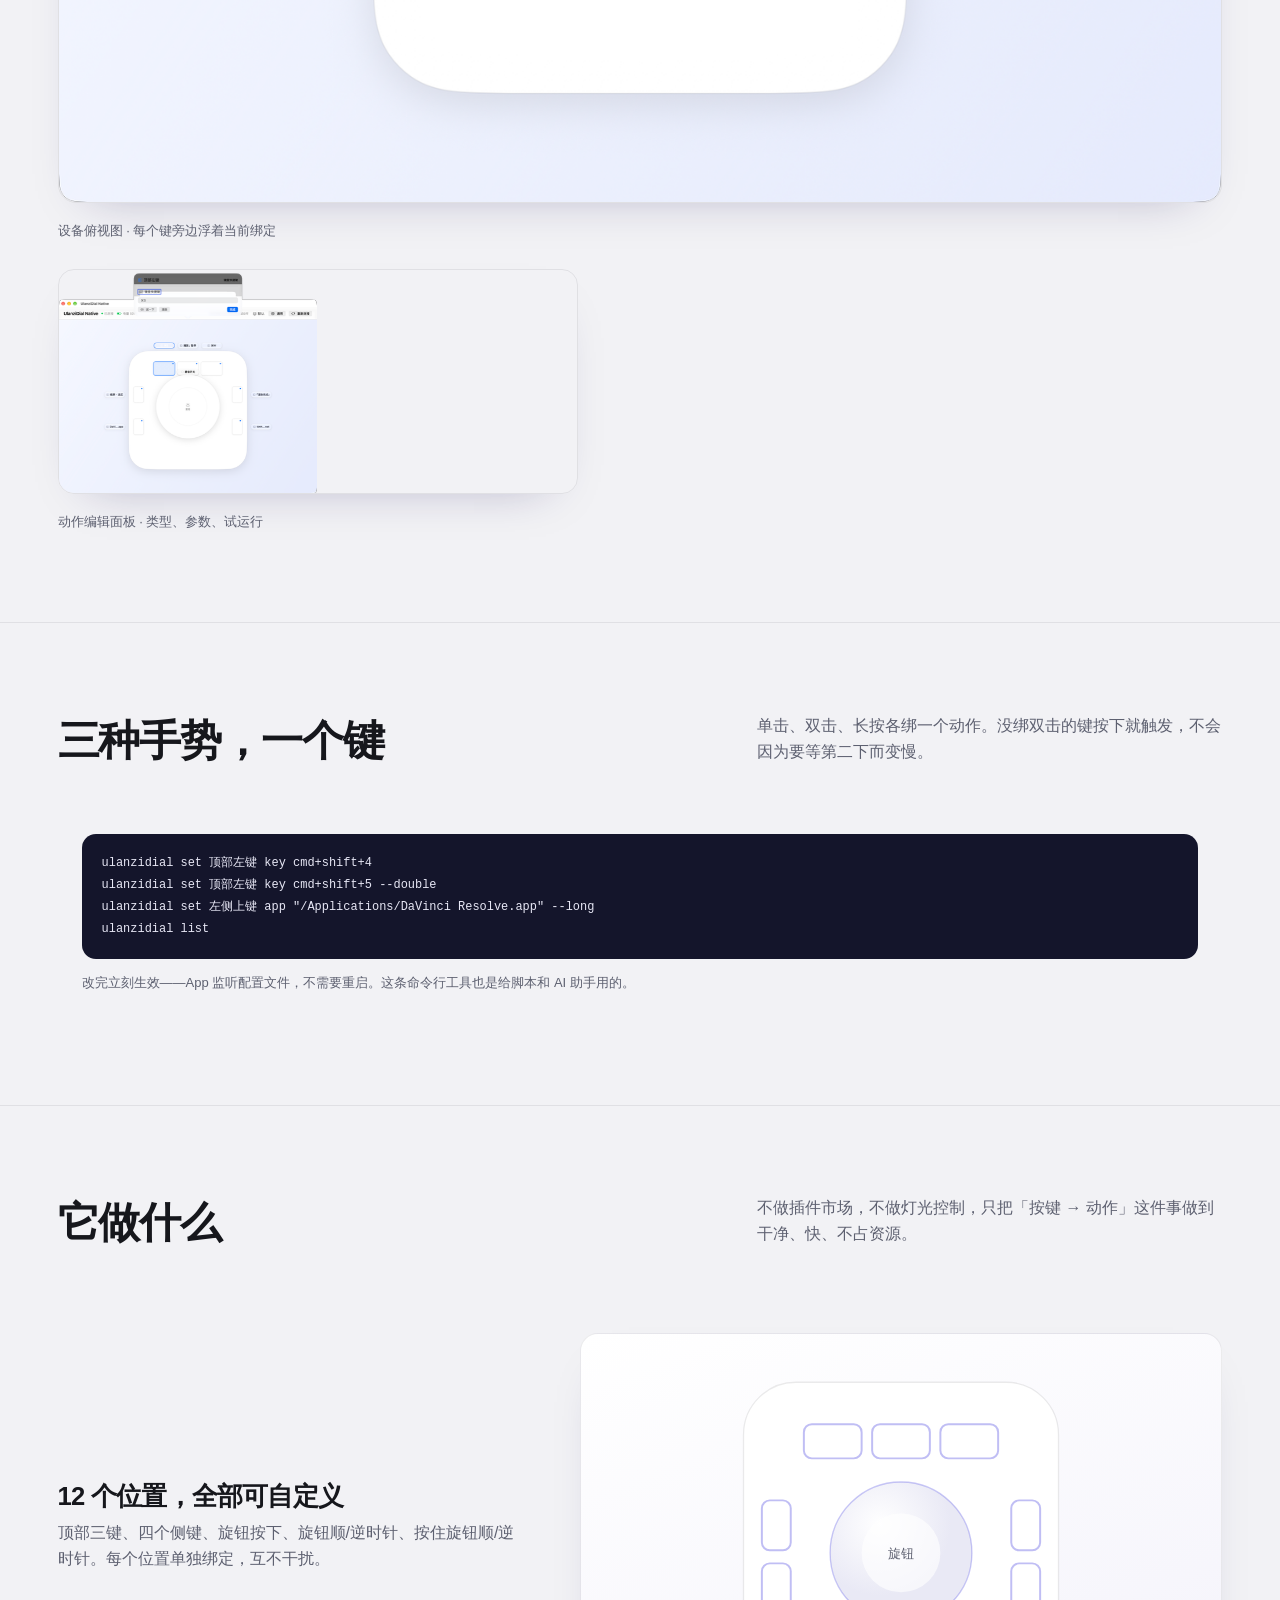
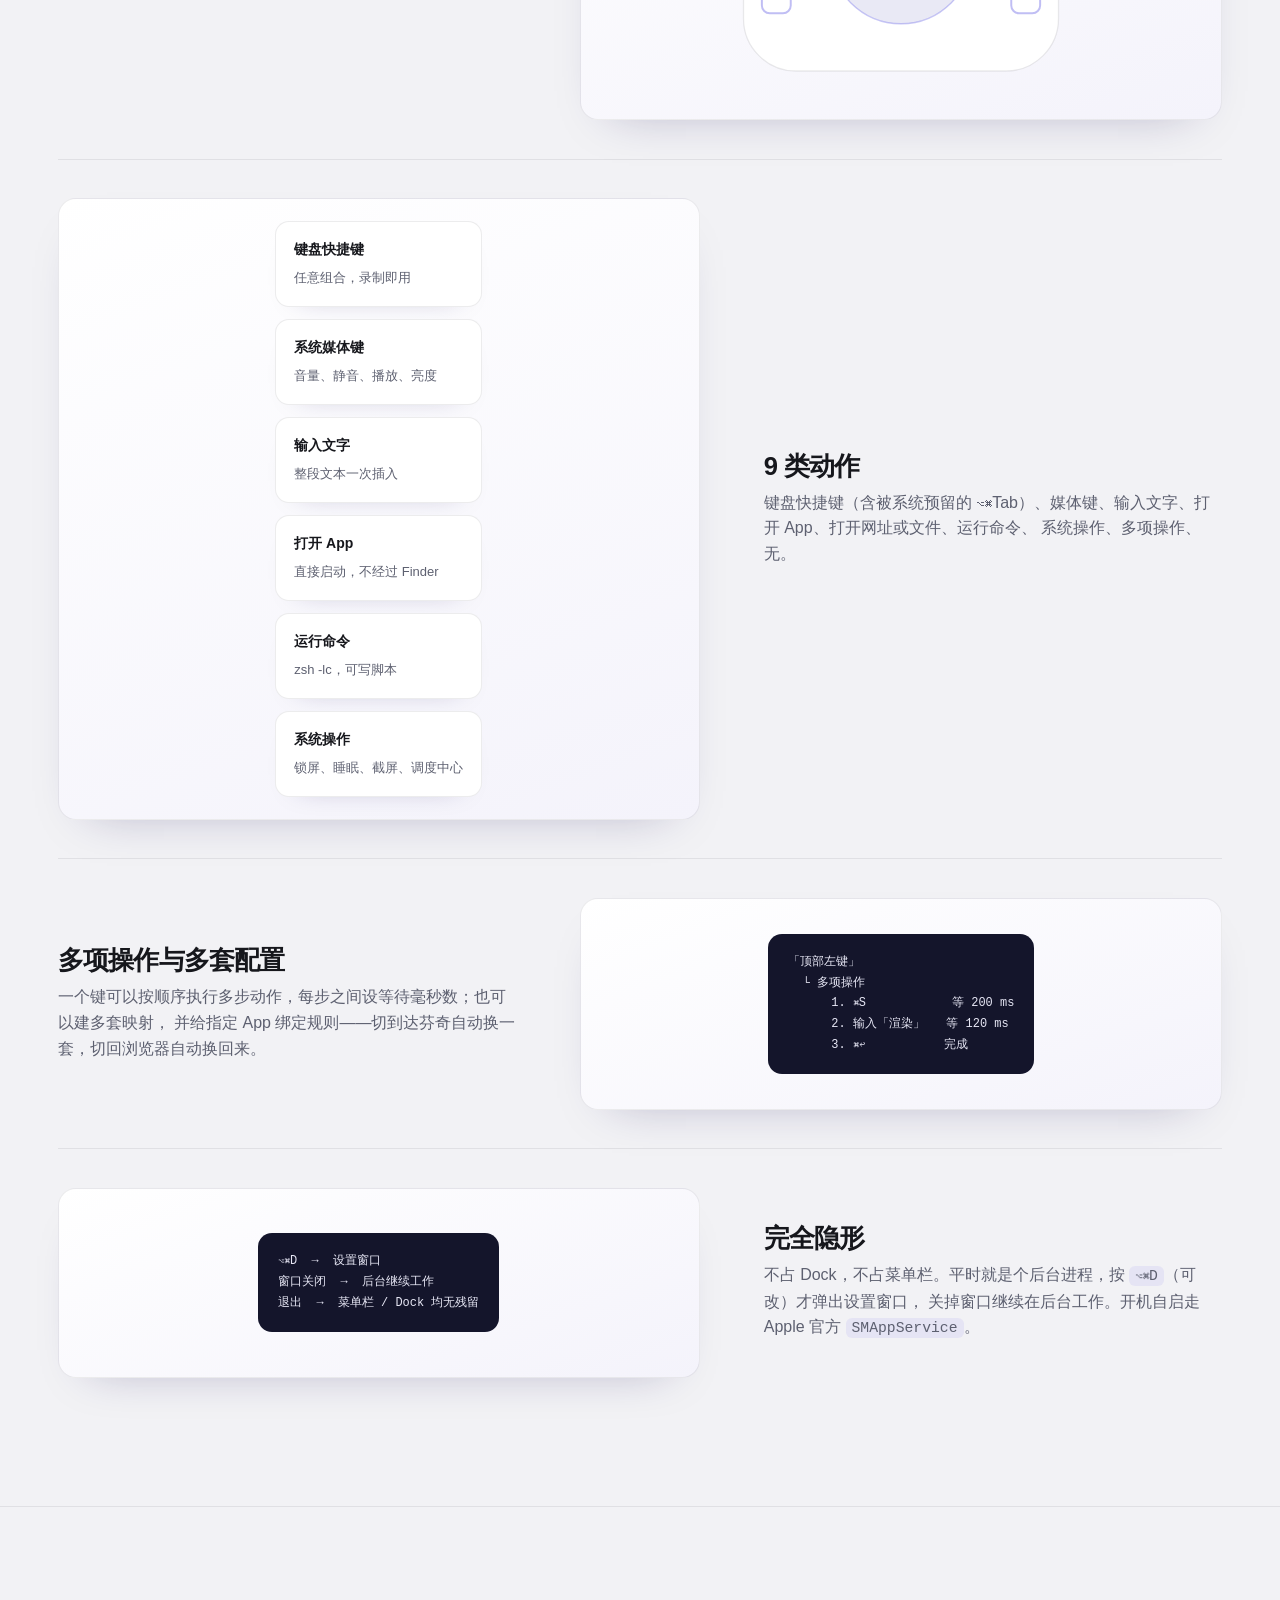
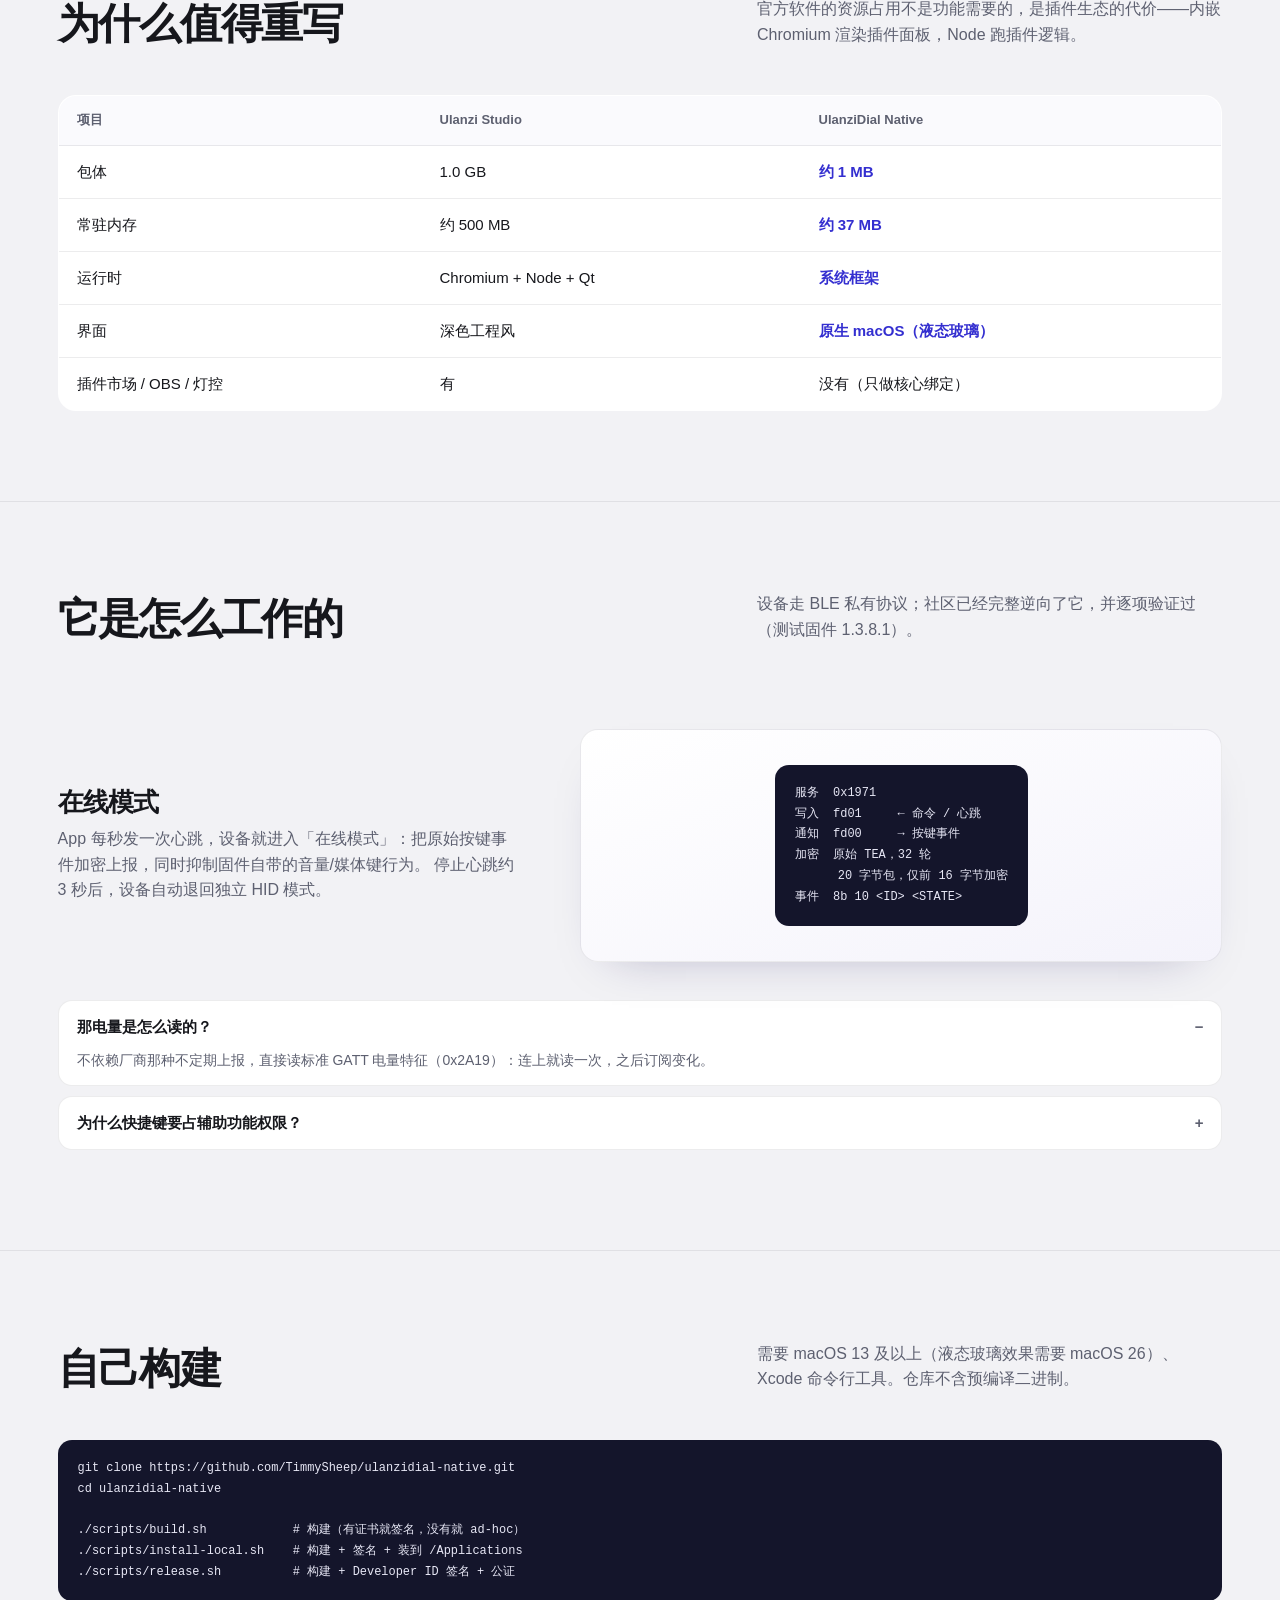
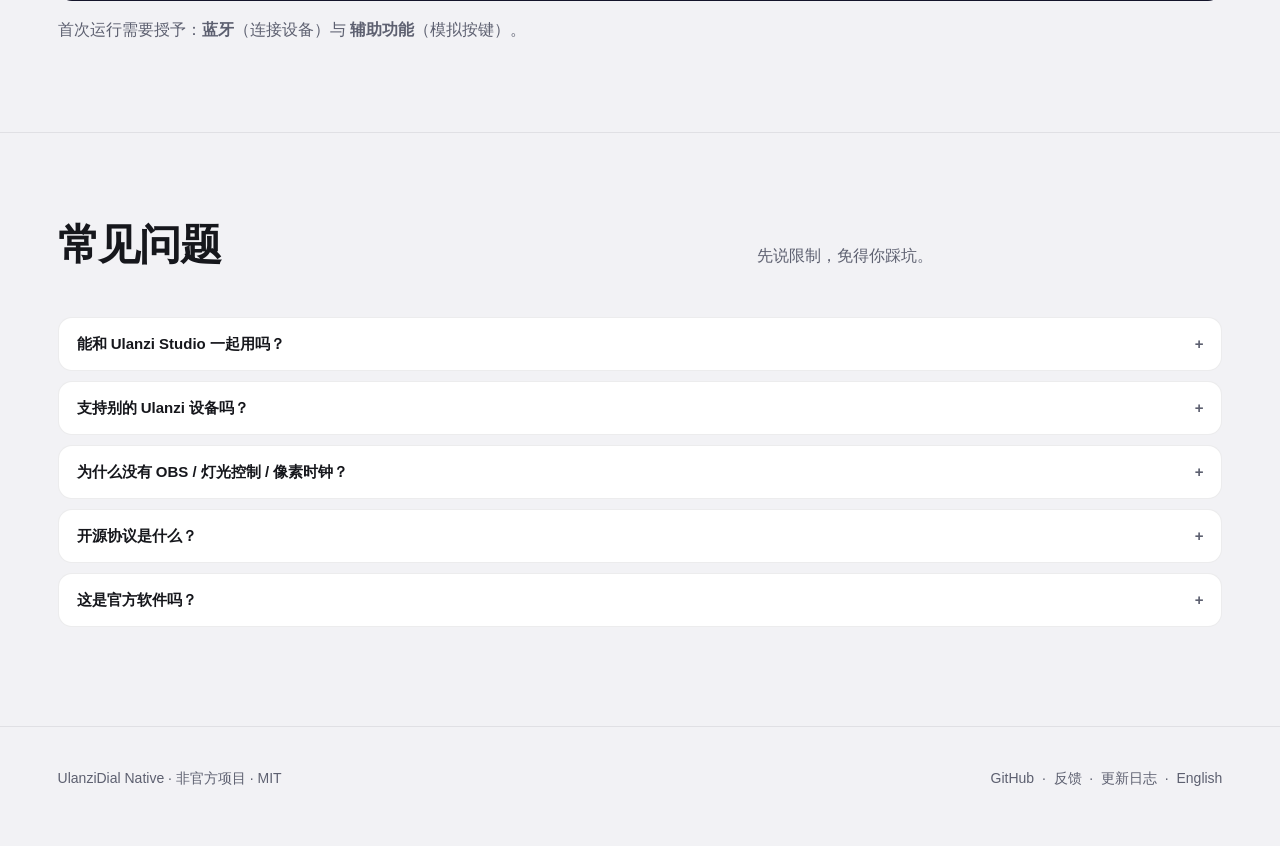
==== commit 1f52d2a4: "新增单击/双击/长按手势、命令行工具 ulanzidial、配置热加载；修正签名标识" ====
--- a/docs/index.html
+++ b/docs/index.html
@@ -67,6 +67,24 @@
            style="max-width:520px;width:100%;border-radius:16px;border:1px solid var(--hairline);box-shadow:var(--shadow-soft)">
       <figcaption style="margin-top:10px;font-size:13px;color:var(--muted)">动作编辑面板 · 类型、参数、试运行</figcaption>
     </figure>
+  </div>
+</section>
+
+<section class="section" id="gestures">
+  <div class="wrap">
+    <div class="section-head">
+      <h2>三种手势，一个键</h2>
+      <p>单击、双击、长按各绑一个动作。没绑双击的键按下就触发，不会因为要等第二下而变慢。</p>
+    </div>
+    <div class="glass" style="padding:22px 24px">
+      <pre style="margin:0;font:13px/1.7 ui-monospace,SFMono-Regular,Menlo,monospace;overflow-x:auto"><code>ulanzidial set 顶部左键 key cmd+shift+4
+ulanzidial set 顶部左键 key cmd+shift+5 --double
+ulanzidial set 左侧上键 app "/Applications/DaVinci Resolve.app" --long
+ulanzidial list</code></pre>
+      <p style="margin:14px 0 0;font-size:13px;color:var(--muted)">
+        改完立刻生效——App 监听配置文件，不需要重启。这条命令行工具也是给脚本和 AI 助手用的。
+      </p>
+    </div>
   </div>
 </section>
 
